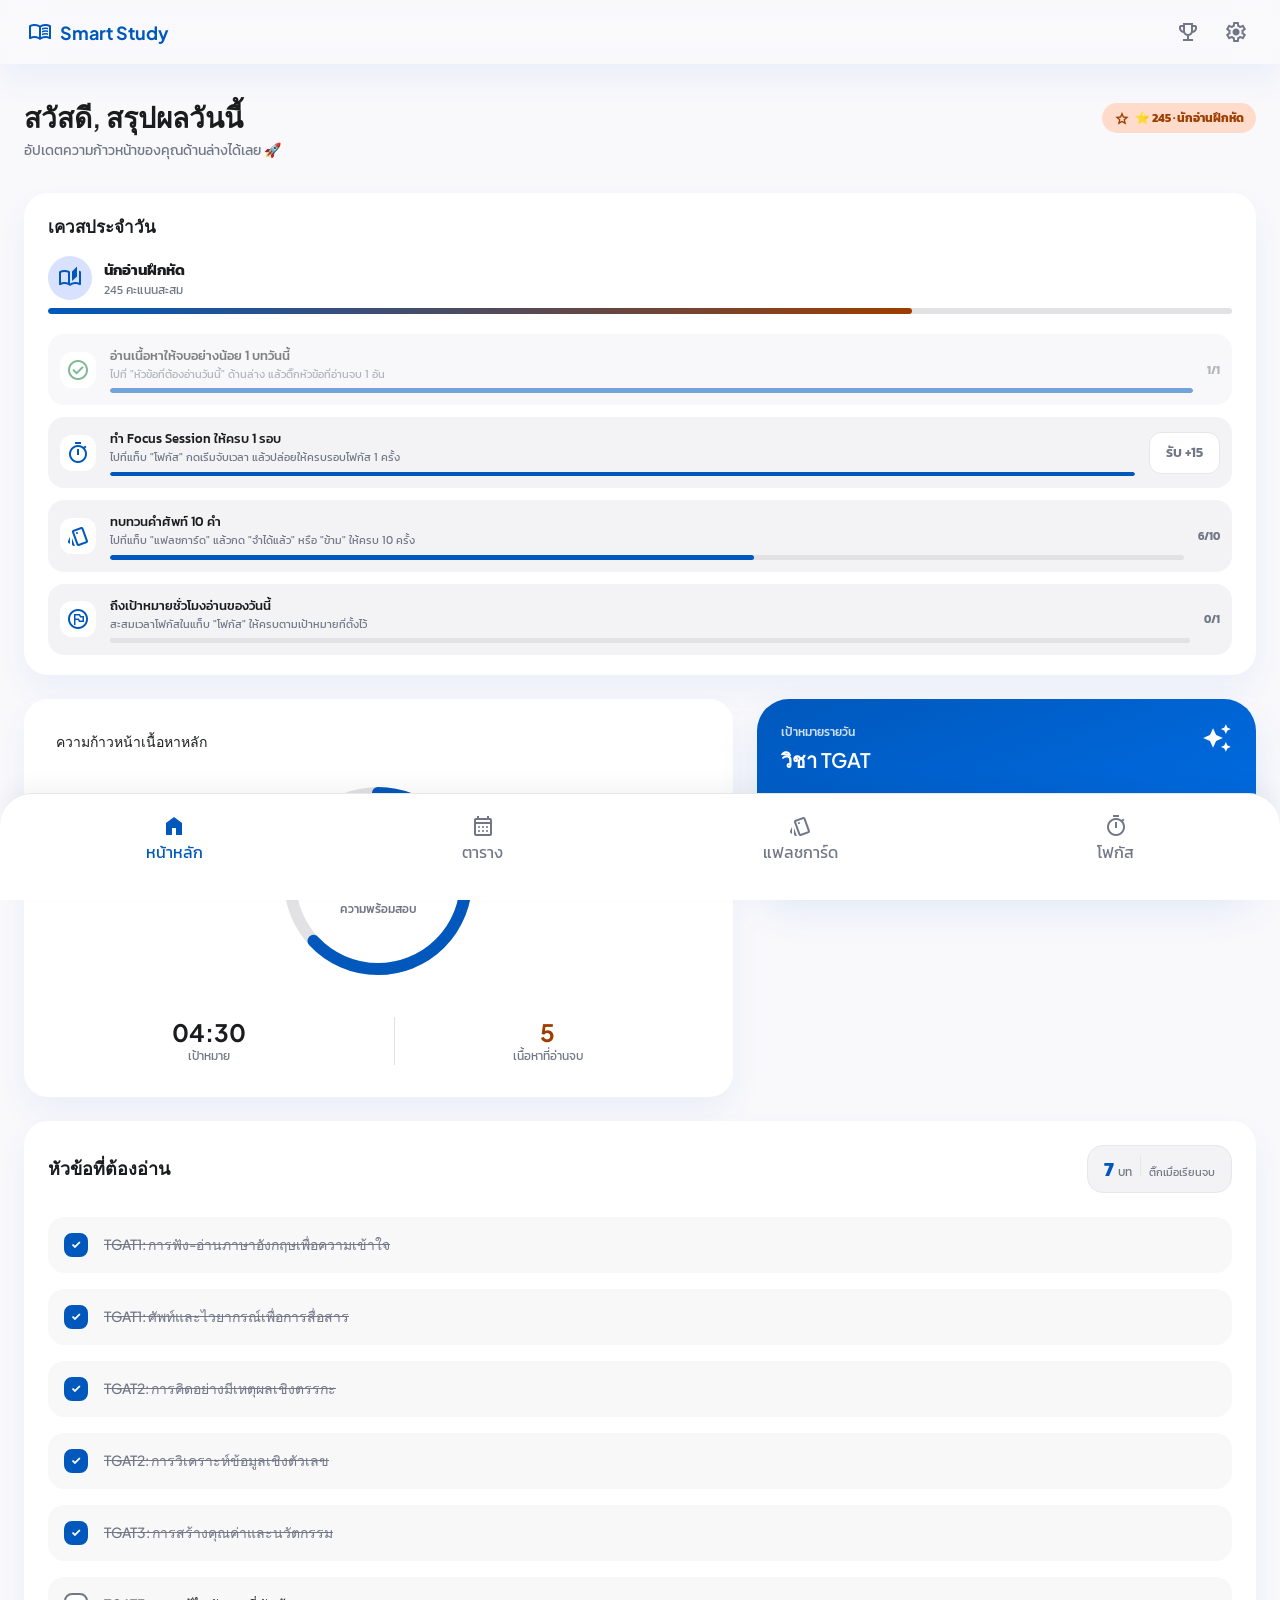
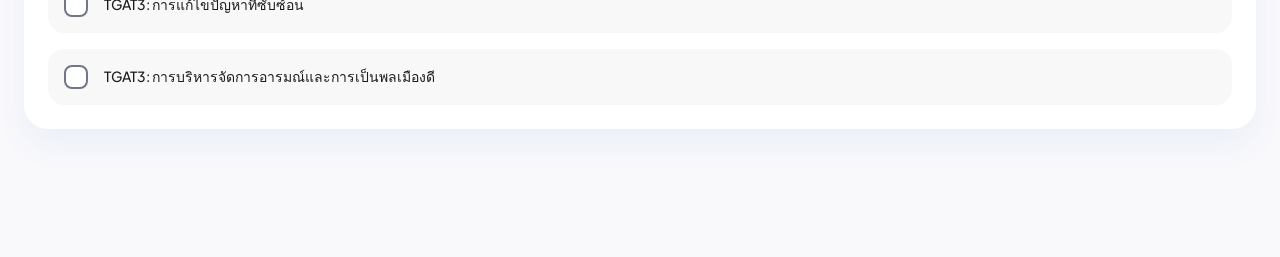
==== preview-app.html @ 1dacdfa9 "Add the portfolio-kit preview harness as tracked files preview-app.html (a verbatim copy of index.ht" ====
<!DOCTYPE html>
<html lang="th">
<head>
<meta charset="utf-8"/>
<meta content="width=device-width, initial-scale=1.0" name="viewport"/>
<title>The Focused Scholar - Smart Study Planner</title>
<link rel="icon" href="data:image/svg+xml,%3Csvg xmlns='http://www.w3.org/2000/svg' viewBox='0 0 100 100'%3E%3Ctext y='.9em' font-size='90'%3E%F0%9F%93%9A%3C/text%3E%3C/svg%3E">

<!--
  PREVIEW-ONLY ADDITION (portfolio kit): seeds localStorage with a realistic
  demo profile and mocks window.firebase, BEFORE any real app script runs —
  see preview-stub.js. Nothing below this line is touched; this is the real
  index.html verbatim otherwise.
-->
<script src="preview-stub.js"></script>

<!--
  Zero-flash theme bootstrap. This MUST run before any CSS paints, so it is an
  inline, synchronous script at the very top of <head> — before stylesheets,
  before theme.js. It duplicates a couple of lines of logic from
  storage.js/theme.js on purpose (those files load far too late to prevent a
  flash of the wrong theme on the very first frame).
-->
<script>
(function () {
    try {
        // Local "profiles" (js/profile.js) each keep their own state blob under
        // 'tfs:v1:state:<id>' instead of the unscoped legacy key — read whichever
        // one storage.js will actually load, so the very first paint already
        // matches that profile's saved theme/language instead of flashing to
        // the system default and then correcting itself once theme.js runs.
        var activeProfileId = localStorage.getItem('tfs:v1:activeProfile');
        var stateKey = activeProfileId ? ('tfs:v1:state:' + activeProfileId) : 'tfs:v1:state';
        var raw = localStorage.getItem(stateKey);
        var data = raw ? JSON.parse(raw) : null;
        var themeSetting = (data && data.settings && data.settings.theme) || 'system';
        var prefersDark = window.matchMedia && window.matchMedia('(prefers-color-scheme: dark)').matches;
        var isDark = themeSetting === 'dark' || (themeSetting === 'system' && prefersDark);
        document.documentElement.classList.toggle('dark', isDark);
        document.documentElement.style.colorScheme = isDark ? 'dark' : 'light';

        var lang = (data && data.settings && data.settings.language) || (navigator.language || 'th').toLowerCase().indexOf('en') === 0 ? 'en' : 'th';
        document.documentElement.setAttribute('lang', lang);
    } catch (e) { /* localStorage unavailable or corrupt — fall back to light theme, Thai */ }
})();
</script>

<link href="https://fonts.googleapis.com/css2?family=Plus+Jakarta+Sans:wght@400;500;600;700;800&family=Kanit:wght@300;400;500;600&family=Prompt:wght@400;500;600&display=swap" rel="stylesheet"/>
<link href="https://fonts.googleapis.com/css2?family=Material+Symbols+Outlined:wght,FILL@100..700,0..1&display=swap" rel="stylesheet"/>
<link href="styles/tokens.css" rel="stylesheet"/>
<link href="styles/base.css" rel="stylesheet"/>
<link href="styles/components.css" rel="stylesheet"/>
<link href="styles/screens.css" rel="stylesheet"/>
</head>
<body>

<a class="skip-link" href="#mainContent" data-i18n="aria.skipToContent">Skip to main content</a>

<div id="mainContent" tabindex="-1">

<!-- ============================== SCREEN 0 — Local profile picker ("login") ============================== -->
<div id="screen0" class="screen">
    <header class="app-header">
        <div class="app-header__inner" style="justify-content:flex-start">
            <h1 class="text-primary" style="font-size:1.125rem;font-weight:700" data-i18n="brand.full">The Focused Scholar</h1>
        </div>
    </header>

    <main class="screen__main container-narrow">
        <div style="margin-bottom:2rem">
            <h2 class="text-primary" data-screen-heading style="font-size:1.875rem;font-weight:700;margin-bottom:0.75rem" data-i18n="s0.title">Who's studying?</h2>
            <p class="thai-title" style="font-size:1.125rem" data-i18n="s0.subtitle">Pick your profile so we remember your own progress.</p>
        </div>

        <!-- Real account (Firebase). Hidden entirely by profile.js when
             js/firebaseConfig.js has no real project config yet — the local
             guest-profile section below is the only thing shown until then. -->
        <div id="authSection" hidden>
            <div class="auth-tabs">
                <button type="button" id="authTabLogin" class="auth-tab is-active" data-i18n="s0.tabLogin">Log in</button>
                <button type="button" id="authTabSignup" class="auth-tab" data-i18n="s0.tabSignup">Sign up</button>
            </div>

            <div id="loginPane">
                <div class="field" style="margin-bottom:0.75rem">
                    <label class="field__label" for="loginEmail" data-i18n="s0.emailLabel">Email</label>
                    <input type="email" id="loginEmail" class="input" autocomplete="email">
                </div>
                <div class="field">
                    <label class="field__label" for="loginPassword" data-i18n="s0.passwordLabel">Password</label>
                    <input type="password" id="loginPassword" class="input" autocomplete="current-password">
                </div>
                <button type="button" id="loginSubmitBtn" class="btn btn--primary btn--block" style="margin-top:1.25rem">
                    <span data-i18n="s0.loginBtn">Log in</span><span class="material-symbols-outlined" aria-hidden="true">login</span>
                </button>
            </div>

            <div id="signupPane" hidden>
                <div class="field" style="margin-bottom:0.75rem">
                    <label class="field__label" data-i18n="s0.avatarLabel">Avatar</label>
                    <div class="flex items-center gap-3">
                        <button type="button" id="signupAvatarPickBtn" class="avatar-upload-btn">
                            <img id="signupAvatarPreview" hidden alt="">
                            <span id="signupAvatarPlaceholder" class="material-symbols-outlined" aria-hidden="true">add_a_photo</span>
                        </button>
                        <span class="text-outline" style="font-size:0.75rem" data-i18n="s0.avatarHint">Optional — tap to choose a photo</span>
                        <input type="file" id="signupAvatarInput" class="settings-file-input" accept="image/*">
                    </div>
                </div>
                <div class="field" style="margin-bottom:0.75rem">
                    <label class="field__label" for="signupName" data-i18n="s0.nameLabel">Your name</label>
                    <input type="text" id="signupName" class="input" maxlength="24" autocomplete="name">
                </div>
                <div class="field" style="margin-bottom:0.75rem">
                    <label class="field__label" for="signupEmail" data-i18n="s0.emailLabel">Email</label>
                    <input type="email" id="signupEmail" class="input" autocomplete="email">
                </div>
                <div class="field">
                    <label class="field__label" for="signupPassword" data-i18n="s0.passwordLabel">Password</label>
                    <input type="password" id="signupPassword" class="input" autocomplete="new-password">
                    <p class="text-outline" style="font-size:0.6875rem" data-i18n="s0.passwordHint">At least 6 characters.</p>
                </div>
                <button type="button" id="signupSubmitBtn" class="btn btn--primary btn--block" style="margin-top:1.25rem">
                    <span data-i18n="s0.signupBtn">Create account</span><span class="material-symbols-outlined" aria-hidden="true">person_add</span>
                </button>
            </div>

            <button type="button" id="forgotPasswordBtn" class="auth-link" data-i18n="s0.forgotPassword">Forgot your password?</button>

            <div class="auth-divider"><span data-i18n="s0.orDivider">or</span></div>
        </div>

        <p id="guestSectionLabel" hidden class="text-outline" style="font-size:0.75rem;font-weight:600;text-transform:uppercase;letter-spacing:0.04em;margin-bottom:0.75rem" data-i18n="s0.guestSectionLabel">Use without an account (this device only)</p>

        <div id="profileListContainer" class="flex flex-col gap-3" style="margin-bottom:2rem"></div>

        <div id="createProfileCard" class="setup-card">
            <div class="setup-card__head">
                <span class="setup-card__head-icon"><span class="material-symbols-outlined" aria-hidden="true">person_add</span></span>
                <h2 style="font-size:1.125rem;font-weight:500" class="thai-title" data-i18n="s0.createTitle">Create a new profile</h2>
            </div>
            <div class="field" style="margin-bottom:1rem">
                <label class="field__label" for="newProfileNameInput" data-i18n="s0.nameLabel">Your name</label>
                <input type="text" id="newProfileNameInput" class="input" maxlength="24" data-i18n-attr='{"placeholder":"s0.namePlaceholder"}' placeholder="e.g. Nueng">
            </div>
            <div class="field">
                <label class="field__label" data-i18n="s0.avatarLabel">Avatar</label>
                <div class="flex flex-wrap gap-2" id="profileEmojiPicker" role="radiogroup"></div>
            </div>
        </div>

        <div id="createProfileWrap" style="margin-top:1.5rem">
            <button id="createProfileBtn" class="btn btn--primary btn--block" style="padding-top:1.25rem;padding-bottom:1.25rem">
                <span data-i18n="s0.createBtn">Start studying</span><span class="material-symbols-outlined" aria-hidden="true">arrow_forward</span>
            </button>
        </div>
    </main>
</div>

<!-- ============================== SCREEN 1 — Subject picker ============================== -->
<div id="screen1" class="screen">
    <header class="app-header">
        <div class="app-header__inner" style="justify-content:flex-start">
            <h1 class="text-primary" style="font-size:1.125rem;font-weight:700" data-i18n="brand.full">The Focused Scholar</h1>
        </div>
    </header>

    <main class="screen__main container-narrow">
        <div class="flex items-center justify-between" style="margin-bottom:3rem">
            <div class="step-dots">
                <div class="step-dots__dot is-active"></div>
                <div class="step-dots__dot"></div>
                <div class="step-dots__dot"></div>
            </div>
            <span class="text-outline" style="font-size:0.875rem;font-weight:500" data-i18n="s1.stepLabel" data-i18n-vars='{"n":1}'>Step 1 of 3</span>
        </div>

        <div style="margin-bottom:2.5rem">
            <h2 class="text-primary" data-screen-heading style="font-size:1.875rem;font-weight:700;margin-bottom:0.75rem" data-i18n="s1.title">Your goal</h2>
            <p class="thai-title" style="font-size:1.25rem" data-i18n="s1.subtitle">Which exam are you preparing for?</p>
            <p class="text-outline" style="font-size:0.875rem;margin-top:0.25rem" data-i18n="s1.hint">*Pick one subject</p>
        </div>

        <div class="subject-category-tabs" id="subjectCategoryTabs" role="tablist" aria-label="Subject category"></div>

        <div class="subject-grid" id="subjectGrid" role="radiogroup" aria-label="Subject"></div>
    </main>

    <footer class="app-footer">
        <button id="nextBtn1" class="btn btn--primary w-full" style="max-width:28rem;height:3.5rem">
            <span data-i18n="s1.next">Next</span><span class="material-symbols-outlined" aria-hidden="true">arrow_forward</span>
        </button>
    </footer>
</div>

<!-- ============================== SCREEN 2 — Exam date & hours ============================== -->
<div id="screen2" class="screen">
    <header class="app-header">
        <div class="app-header__inner">
            <button class="app-header__brand js-back-to-setup">
                <span class="material-symbols-outlined" aria-hidden="true">menu_book</span>
                <h1 data-i18n="brand.short">Smart Study</h1>
            </button>
        </div>
    </header>

    <main class="screen__main container-narrow">
        <header style="margin-bottom:3rem">
            <h1 data-screen-heading style="font-size:1.5rem;font-weight:600;margin-bottom:0.5rem" class="thai-title" data-i18n="s2.title">Set your exam date &amp; hours</h1>
            <p class="text-outline" style="font-size:0.875rem" data-i18n="s2.subtitle">We'll calculate the best plan for you.</p>
        </header>

        <section class="setup-section">
            <div class="setup-card">
                <div class="setup-card__head">
                    <span class="setup-card__head-icon"><span class="material-symbols-outlined" aria-hidden="true">calendar_today</span></span>
                    <h2 style="font-size:1.125rem;font-weight:500" class="thai-title" data-i18n="s2.examDateSection">Your exam date</h2>
                </div>
                <button type="button" id="openDatePickerBtn" class="date-trigger">
                    <label class="field__label" style="margin-bottom:0.5rem;display:block" data-i18n="s2.examDateFieldLabel">Date</label>
                    <span class="date-trigger__row">
                        <span id="displayDate" class="date-trigger__value" data-i18n="s2.examDatePlaceholder">Choose date...</span>
                        <span class="material-symbols-outlined text-primary" aria-hidden="true">event_note</span>
                    </span>
                </button>
            </div>

            <div class="setup-card">
                <div class="flex justify-between items-center">
                    <div class="setup-card__head">
                        <span class="setup-card__head-icon setup-card__head-icon--tertiary"><span class="material-symbols-outlined" aria-hidden="true">schedule</span></span>
                        <h2 style="font-size:1.125rem;font-weight:500" class="thai-title" data-i18n="s2.dailyHoursSection">Daily study hours</h2>
                    </div>
                    <div class="hours-readout">
                        <span id="timeDisplay" class="hours-readout__value">4.5</span>
                        <span class="text-outline" data-i18n="common.hours">hrs</span>
                    </div>
                </div>

                <div>
                    <label for="timeSlider" class="sr-only" data-i18n="s2.dailyHoursSection">Daily study hours</label>
                    <input id="timeSlider" max="12" min="1" step="0.5" type="range" value="4.5" aria-valuetext="4.5 hours"/>
                    <div class="slider-labels">
                        <span data-i18n="s2.sliderEasy">Light</span>
                        <span data-i18n="s2.sliderHard">Warrior mode</span>
                    </div>
                </div>
                <div class="callout" role="status">
                    <span class="material-symbols-outlined" aria-hidden="true" style="font-variation-settings:'FILL' 1">lightbulb</span>
                    <p id="calculationText" data-i18n="s2.calcDefault">Choose your exam date to calculate remaining time.</p>
                </div>
            </div>

            <div class="setup-card">
                <div class="setup-card__head">
                    <span class="setup-card__head-icon setup-card__head-icon--tertiary"><span class="material-symbols-outlined" aria-hidden="true">sort</span></span>
                    <h2 style="font-size:1.125rem;font-weight:500" class="thai-title" data-i18n="s2.orderSection">Reading order</h2>
                </div>
                <p class="text-outline" style="font-size:0.8125rem;margin-bottom:1rem" data-i18n="s2.orderHint">How should we sequence your topics day to day?</p>
                <div id="orderStrategyGrid" class="order-strategy-grid" role="radiogroup" aria-label="Reading order"></div>
            </div>
        </section>

        <div style="margin-top:3rem">
            <button id="generateBtn" class="btn btn--primary btn--block" style="padding-top:1.25rem;padding-bottom:1.25rem">
                <span data-i18n="s2.generate">Generate my study plan</span><span class="material-symbols-outlined" aria-hidden="true">bolt</span>
            </button>
        </div>
    </main>
</div>

<!-- ============================== SCREEN 3 — Dashboard ============================== -->
<div id="screen3" class="screen">
    <header class="app-header">
        <div class="app-header__inner">
            <button class="app-header__brand js-back-to-setup">
                <span class="material-symbols-outlined" aria-hidden="true">menu_book</span>
                <h1 data-i18n="brand.short">Smart Study</h1>
            </button>
            <div class="app-header__actions">
                <button type="button" id="openLeaderboardBtn" class="icon-btn" data-i18n-attr='{"aria-label":"aria.openLeaderboard"}' aria-label="Leaderboard">
                    <span class="material-symbols-outlined" aria-hidden="true">emoji_events</span>
                </button>
                <button type="button" class="icon-btn js-open-settings" data-i18n-attr='{"aria-label":"aria.openSettings"}' aria-label="Settings">
                    <span class="material-symbols-outlined" aria-hidden="true">settings</span>
                </button>
            </div>
        </div>
    </header>

    <main class="screen__main container-wide">
        <section style="margin-bottom:2rem">
            <div class="flex items-center justify-between flex-wrap gap-2">
                <h1 data-screen-heading style="font-size:1.75rem;font-weight:600" data-i18n="s3.greeting">Hi, here's today's summary</h1>
                <span id="pointsBadge" class="points-badge"></span>
            </div>
            <p class="text-outline" style="font-size:0.875rem" data-i18n="s3.subtitle">Update your progress below 🚀</p>
        </section>

        <div id="questsCard" class="card quests-card" style="margin-bottom:1.5rem"></div>

        <div class="dashboard-grid">
            <div class="card dashboard-card--wide progress-ring-card">
                <h3 class="w-full" style="font-size:0.875rem;font-weight:500;margin-bottom:2rem" data-i18n="s3.progressTitle">Core content progress</h3>
                <div class="progress-ring">
                    <svg viewBox="0 0 192 192">
                        <circle class="progress-ring__track" cx="96" cy="96" fill="transparent" r="88" stroke="currentColor" stroke-width="12"></circle>
                        <circle id="progressCircle" class="text-primary" cx="96" cy="96" fill="transparent" r="88" stroke="currentColor" stroke-dasharray="552.92" stroke-dashoffset="552.92" stroke-linecap="round" stroke-width="12"></circle>
                    </svg>
                    <div class="progress-ring__value-wrap">
                        <span id="progressPercentText" class="progress-ring__pct">0%</span>
                        <span class="text-outline" style="font-size:0.75rem;font-weight:500" data-i18n="s3.readinessLabel">Readiness</span>
                    </div>
                </div>
                <div class="progress-stats">
                    <div class="progress-stats__item">
                        <span id="dashboardGoalHours" class="progress-stats__value">00:00</span>
                        <span class="text-outline" style="font-size:0.75rem" data-i18n="s3.goalLabel">Goal</span>
                    </div>
                    <div class="progress-stats__item progress-stats__item--bordered">
                        <span id="completedLessonsText" class="progress-stats__value text-tertiary">0</span>
                        <span class="text-outline" style="font-size:0.75rem" data-i18n="s3.completedLabel">Completed</span>
                    </div>
                </div>
            </div>

            <div class="dashboard-card--narrow flex flex-col gap-4">
                <div class="goal-banner">
                    <div class="flex justify-between items-center" style="align-items:flex-start;margin-bottom:1.5rem">
                        <div>
                            <p style="opacity:0.8;font-size:0.75rem;font-weight:500;margin-bottom:0.25rem" data-i18n="s3.dailyGoalTag">Daily goal</p>
                            <h3 id="dashboardMainSubject" style="font-size:1.25rem;font-weight:600" data-i18n="s3.subjectLoading">Loading subject...</h3>
                        </div>
                        <span class="material-symbols-outlined" aria-hidden="true" style="font-size:1.875rem;font-variation-settings:'FILL' 1">auto_awesome</span>
                    </div>
                    <div class="goal-banner__inner">
                        <div class="flex justify-between" style="font-size:0.75rem;margin-bottom:0.5rem"><span data-i18n="s3.progressCaption">Push to 100%</span></div>
                        <div class="mini-progress"><div class="mini-progress__fill" id="miniProgressBar" style="width:0%"></div></div>
                    </div>
                </div>
            </div>

            <div class="card dashboard-card--full" style="padding:1.5rem">
                <div class="flex justify-between items-center flex-wrap gap-3" style="margin-bottom:1.5rem">
                    <h3 style="font-size:1.125rem;font-weight:600" data-i18n="s3.todoTitle">Today's to-do list</h3>
                    <div class="badge">
                        <span id="totalLessonsBadge" class="text-primary" style="font-size:1.25rem;font-weight:700">0</span>
                        <span class="text-outline" style="font-size:0.75rem" data-i18n="s3.lessonsUnit">topics</span>
                        <span style="width:1px;height:1.25rem;background:var(--color-border);margin:0 0.25rem"></span>
                        <span class="text-outline" style="font-size:0.6875rem" data-i18n="s3.tickHint">Tap to mark done</span>
                    </div>
                </div>
                <div id="syllabusChecklistContainer" class="checklist"></div>
                <div id="readAheadPrompt" hidden style="margin-top:1rem"></div>
            </div>
        </div>
    </main>
</div>

<!-- ============================== SCREEN 4 — Schedule ============================== -->
<div id="screen4" class="screen">
    <header class="app-header">
        <div class="app-header__inner">
            <button class="app-header__brand js-back-to-setup">
                <span class="material-symbols-outlined" aria-hidden="true">menu_book</span>
                <h1 data-i18n="brand.short">Smart Study</h1>
            </button>
            <div class="app-header__actions">
                <button type="button" id="openScheduleSearchBtn" class="icon-btn" aria-expanded="false" aria-controls="scheduleSearchPanel" data-i18n-attr='{"aria-label":"aria.openSearch"}' aria-label="Search">
                    <span class="material-symbols-outlined" aria-hidden="true">search</span>
                </button>
                <button type="button" class="icon-btn js-open-settings" data-i18n-attr='{"aria-label":"aria.openSettings"}' aria-label="Settings">
                    <span class="material-symbols-outlined" aria-hidden="true">settings</span>
                </button>
            </div>
        </div>
    </header>

    <main class="screen__main container-wide">
        <div id="scheduleSearchPanel" class="search-panel" hidden>
            <div class="search-panel__input-wrap">
                <span class="material-symbols-outlined" aria-hidden="true">search</span>
                <input type="search" id="scheduleSearchInput" class="input search-panel__input" data-i18n-attr='{"placeholder":"s4.searchPlaceholder"}' placeholder="Search...">
            </div>
            <div id="scheduleSearchResults" class="search-results"></div>
        </div>

        <section class="schedule-top-bar">
            <div>
                <h1 data-screen-heading style="font-size:1.875rem;font-weight:700" data-i18n="s4.title">Schedule</h1>
            </div>
            <button id="openModalBtn" class="btn btn--primary btn--sm">
                <span class="material-symbols-outlined" aria-hidden="true" style="font-size:1rem">add</span><span data-i18n="s4.addSession">Add session</span>
            </button>
        </section>

        <div class="schedule-layout">
            <div class="schedule-sidebar flex flex-col gap-4">
                <div class="card mini-calendar-card">
                    <div class="mini-calendar-card__head">
                        <span style="font-weight:600;font-size:0.875rem" id="miniMonthYear">-</span>
                        <div class="flex gap-2">
                            <button type="button" id="prevMonthBtn" class="icon-btn" style="width:1.75rem;height:1.75rem" data-i18n-attr='{"aria-label":"aria.prevMonth"}' aria-label="Previous month"><span class="material-symbols-outlined" aria-hidden="true" style="font-size:1.1rem">chevron_left</span></button>
                            <button type="button" id="nextMonthBtn" class="icon-btn" style="width:1.75rem;height:1.75rem" data-i18n-attr='{"aria-label":"aria.nextMonth"}' aria-label="Next month"><span class="material-symbols-outlined" aria-hidden="true" style="font-size:1.1rem">chevron_right</span></button>
                        </div>
                    </div>
                    <div class="calendar__weekdays" id="miniCalendarWeekdays"></div>
                    <div class="calendar__days" id="miniCalendarDays"></div>
                    <div id="examDateIndicator" class="exam-indicator" hidden>
                        <span class="calendar__pulse"><span class="calendar__pulse-ping"></span><span class="calendar__pulse-dot"></span></span>
                        <span data-i18n="s4.examIndicator">Exam:</span> <span id="examDateTextDisplay">-</span>
                    </div>
                </div>
            </div>

            <div class="schedule-main flex flex-col gap-4">
                <div class="flex justify-between items-center flex-wrap gap-3">
                    <div class="week-nav">
                        <button type="button" id="weekPrevBtn" class="icon-btn" data-i18n-attr='{"aria-label":"aria.prevWeek"}' aria-label="Previous week"><span class="material-symbols-outlined" aria-hidden="true">chevron_left</span></button>
                        <span id="weekRangeLabel" class="week-nav__label">-</span>
                        <button type="button" id="weekNextBtn" class="icon-btn" data-i18n-attr='{"aria-label":"aria.nextWeek"}' aria-label="Next week"><span class="material-symbols-outlined" aria-hidden="true">chevron_right</span></button>
                    </div>
                    <button type="button" id="weekTodayBtn" class="btn btn--pill-white btn--sm" data-i18n="common.today">Today</button>
                </div>

                <div class="card schedule-card">
                    <div class="schedule-day-headers" id="scheduleDateHeaders"></div>
                    <div class="schedule-scroll custom-scroll">
                        <div class="schedule-scroll-inner">
                            <div class="schedule-hour-lines" id="scheduleHourLines"></div>
                            <div class="schedule-columns-wrap">
                                <div class="schedule-hour-labels" id="scheduleHourLabels"></div>
                                <div class="schedule-grid-area" id="scheduleGridContainer"></div>
                            </div>
                        </div>
                    </div>
                </div>
            </div>
        </div>

        <section style="margin-top:2rem">
            <h3 style="font-size:1.125rem;font-weight:700;margin-bottom:1rem" class="flex items-center gap-2">
                <span class="material-symbols-outlined text-primary" aria-hidden="true">task_alt</span> <span data-i18n="s4.todoTitle">Today's to-do list</span>
            </h3>
            <div class="card" style="padding:1.5rem">
                <div id="scheduleTodoList" class="flex flex-col gap-3">
                    <p id="emptyTodoMsg" class="text-outline text-center" style="font-size:0.875rem;padding:1rem 0" data-i18n="s4.todoEmpty">No sessions yet.</p>
                </div>
            </div>
        </section>
    </main>
</div>

<!-- ============================== SCREEN 5 — Flashcards ============================== -->
<div id="screen5" class="screen">
    <header class="app-header">
        <div class="app-header__inner">
            <button class="app-header__brand js-back-to-setup">
                <span class="material-symbols-outlined" aria-hidden="true">menu_book</span>
                <h1 data-i18n="brand.short">Smart Study</h1>
            </button>
            <div class="app-header__actions">
                <button type="button" id="btnOpenDeleteFlashcard" class="icon-btn icon-btn--danger" hidden data-i18n-attr='{"aria-label":"aria.deleteWord"}' aria-label="Delete word">
                    <span class="material-symbols-outlined" aria-hidden="true">delete</span>
                </button>
                <button type="button" id="btnOpenAddFlashcard" class="icon-btn" style="background:var(--color-primary-fixed);color:var(--color-primary)" hidden data-i18n-attr='{"aria-label":"aria.addWord"}' aria-label="Add word">
                    <span class="material-symbols-outlined" aria-hidden="true">add</span>
                </button>
            </div>
        </div>
    </header>

    <main class="screen__main container-narrow flex flex-col items-center">
        <div class="w-full text-center" style="margin-bottom:2rem">
            <h1 class="text-primary" data-screen-heading style="font-size:1.875rem;font-weight:700;margin-bottom:0.75rem" data-i18n="s5.title">Vocabulary</h1>
            <div class="flex items-center justify-center gap-2">
                <span class="text-outline" style="font-size:0.875rem;font-weight:500" data-i18n="s5.deckLabel">Deck:</span>
                <button type="button" id="customDeckSelectorBtn" style="display:flex;align-items:center;gap:0.25rem;background:var(--color-primary-fixed);color:var(--color-primary);padding:0.25rem 0.75rem;border-radius:var(--radius-md);font-weight:700;font-size:0.875rem;border:none">
                    <span id="currentDeckLabel">-</span>
                    <span class="material-symbols-outlined" aria-hidden="true" style="font-size:1.1rem">expand_more</span>
                </button>
                <span style="width:0.25rem;height:0.25rem;border-radius:50%;background:var(--color-outline-variant)"></span>
                <span class="text-outline" id="flashcardProgressText" style="font-size:0.875rem;font-weight:500">0 / 0</span>
            </div>
        </div>

        <div class="deck-progress-track"><div id="flashcardProgressBar" class="deck-progress-track__fill"></div></div>

        <div class="flashcard-shell">
            <div id="flashcardEmptyState" class="flashcard-empty">
                <span class="material-symbols-outlined" aria-hidden="true" style="font-size:3.75rem;color:var(--color-outline-variant);margin-bottom:1rem">style</span>
                <p class="text-center" style="font-weight:500;color:var(--color-outline)">
                    <span data-i18n="s5.emptyTitle">This deck is empty</span><br>
                    <span data-i18n="s5.emptyHint">Tap + to add a word</span>
                </p>
            </div>

            <div class="flip-card" id="flashcardContainer" role="button" tabindex="0" aria-label="Flip card">
                <div class="flip-card__inner" id="flashcardInner">
                    <div class="flip-card__face">
                        <span class="text-primary flip-card__eyebrow" data-i18n="s5.term">Term</span>
                        <h3 id="flashcardTerm" class="flip-card__term">-</h3>
                        <p class="text-outline" style="font-size:0.875rem;font-style:italic" id="flashcardHint" data-i18n="s5.hintTap">Tap to reveal meaning</p>
                        <div style="margin-top:2rem" id="flashcardIconContainer">
                            <span class="material-symbols-outlined text-primary" aria-hidden="true" style="font-size:2.25rem;opacity:0.3">psychology</span>
                        </div>
                    </div>
                    <div class="flip-card__face flip-card__face--back">
                        <span class="text-tertiary flip-card__eyebrow" data-i18n="s5.meaning">Meaning</span>
                        <h3 id="flashcardDef" class="flip-card__def">-</h3>
                        <div class="flip-card__example-box" id="flashcardExContainer">
                            <p id="flashcardEx" style="color:var(--color-on-tertiary-fixed);font-size:0.75rem;font-weight:500">-</p>
                        </div>
                    </div>
                </div>
            </div>

            <div id="flashcardActionButtons" class="flashcard-actions">
                <button type="button" id="btnReviewAgain" class="flashcard-action-btn">
                    <span class="material-symbols-outlined" aria-hidden="true" style="color:var(--color-danger);font-size:1.875rem;margin-bottom:0.5rem">skip_next</span>
                    <span style="color:var(--color-danger);font-size:0.75rem;font-weight:500" data-i18n="s5.reviewAgain">Skip / not sure</span>
                </button>
                <button type="button" id="btnRemembered" class="flashcard-action-btn flashcard-action-btn--primary">
                    <span class="material-symbols-outlined" aria-hidden="true" style="font-size:1.875rem;margin-bottom:0.5rem;font-variation-settings:'FILL' 1">check_circle</span>
                    <span style="font-size:0.75rem;font-weight:500" data-i18n="s5.remembered">Got it / next</span>
                </button>
            </div>

            <div id="flashcardSummaryButtons" class="flashcard-summary-actions">
                <button type="button" id="btnRestartFlashcards" class="btn btn--ghost btn--block" style="flex-direction:column;padding:1.25rem;border-radius:var(--radius-2xl);font-weight:700;font-size:1.125rem">
                    <span class="material-symbols-outlined" aria-hidden="true" style="margin-bottom:0.5rem;font-size:1.875rem">refresh</span>
                    <span id="btnRestartText" data-i18n="s5.restartWrong">Review missed words</span>
                </button>
                <button type="button" id="btnReviewAllFlashcards" class="btn btn--pill-white btn--block" style="font-size:0.875rem;font-weight:700">
                    <span class="material-symbols-outlined" aria-hidden="true" style="font-size:1.1rem;margin-right:0.25rem">history</span> <span data-i18n="s5.reviewAll">Review whole deck</span>
                </button>
            </div>

            <div id="flashcardTipContainer" class="flex items-center justify-center gap-2 text-outline" style="margin-top:2rem;opacity:0.6">
                <span class="material-symbols-outlined" aria-hidden="true" style="font-size:1rem">info</span>
                <p style="font-size:0.75rem" data-i18n="s5.tip">Tap the card to reveal the answer.</p>
            </div>
        </div>
    </main>
</div>

<!-- ============================== SCREEN 6 — Focus mode ============================== -->
<div id="screen6" class="screen">
    <header class="app-header">
        <div class="app-header__inner">
            <button class="app-header__brand js-back-to-setup">
                <span class="material-symbols-outlined" aria-hidden="true">menu_book</span>
                <h1 data-i18n="brand.short">Smart Study</h1>
            </button>
            <button type="button" class="icon-btn js-open-settings" data-i18n-attr='{"aria-label":"aria.openSettings"}' aria-label="Settings">
                <span class="material-symbols-outlined" aria-hidden="true">settings</span>
            </button>
        </div>
    </header>

    <main class="screen__main focus-shell">
        <div class="text-center" style="margin-bottom:2.5rem">
            <h1 data-screen-heading style="font-size:1.875rem;font-weight:600" data-i18n="s6.title">Focus mode</h1>
            <p class="text-outline" style="font-weight:300" data-i18n="s6.subtitle">Cut distractions and get to work</p>
        </div>

        <div class="focus-ring-wrap">
            <div class="focus-ring-glow"></div>
            <svg class="focus-ring-svg" viewBox="0 0 200 200">
                <circle cx="100" cy="100" r="92" fill="none" stroke="var(--color-surface-highest)" stroke-width="8"></circle>
                <circle id="focusTimerRing" cx="100" cy="100" r="92" fill="none" stroke="var(--color-primary)" stroke-linecap="round" stroke-width="10" pathLength="100" stroke-dasharray="100" stroke-dashoffset="100" style="transition:stroke-dashoffset 1s linear"></circle>
            </svg>
            <div class="text-center" style="z-index:10;cursor:pointer" id="btnOpenSetTimerModal" title="Set your daily goal">
                <div class="focus-phase-badge"><span id="focusPhaseLabel" data-i18n="s6.phaseFocus">Focus</span> · <span id="focusCycleLabel"></span></div>
                <span id="focusTimerDisplay" class="focus-time-display" aria-live="polite">0:00:00</span>
                <span class="focus-goal-label">
                    <span id="focusModeLabel"><span data-i18n="s6.mainGoal">Main goal</span> <span id="displayFocusGoal" style="margin-left:0.25rem;font-weight:700">04:30</span></span>
                </span>
            </div>
        </div>

        <div class="focus-controls">
            <div class="focus-controls__row">
                <button type="button" id="focusResetBtn" class="focus-reset-btn" title="Reset" data-i18n-attr='{"aria-label":"s6.reset"}' aria-label="Reset">
                    <span class="material-symbols-outlined" aria-hidden="true" style="font-size:1.5rem">refresh</span>
                </button>
                <button type="button" id="focusStartBtn" class="btn btn--primary flex-1">
                    <span id="focusStartBtnIcon" class="material-symbols-outlined" aria-hidden="true" style="font-size:1.5rem;font-variation-settings:'FILL' 1">play_arrow</span>
                    <span id="focusStartBtnText" data-i18n="s6.start">Start</span>
                </button>
            </div>

            <button type="button" id="notifToggleBtn" class="toggle-row">
                <span class="settings-row__left">
                    <span class="settings-row__icon"><span class="material-symbols-outlined" aria-hidden="true" id="notifToggleIcon">notifications_active</span></span>
                    <span style="font-weight:500" data-i18n="s6.soundToggleLabel">Play sound at time up</span>
                </span>
                <span id="notifToggleSwitch" class="switch"><span class="switch__knob"></span></span>
            </button>

            <div class="ambient-panel">
                <div class="ambient-panel__row">
                    <span class="settings-row__left">
                        <span class="settings-row__icon"><span class="material-symbols-outlined" aria-hidden="true">graphic_eq</span></span>
                        <span style="font-weight:500" data-i18n="s6.ambientLabel">Ambient sound</span>
                    </span>
                    <button type="button" id="ambientPlayBtn" class="icon-btn" style="background:var(--color-primary-fixed);color:var(--color-primary)" data-i18n-attr='{"aria-label":"aria.playAmbient"}' aria-label="Play ambient sound">
                        <span class="material-symbols-outlined" aria-hidden="true" id="ambientPlayIcon">play_arrow</span>
                    </button>
                </div>
                <div class="ambient-panel__types custom-scroll" id="ambientTypeGrid" role="radiogroup" aria-label="Ambient sound type"></div>
                <div class="ambient-panel__row">
                    <div class="ambient-panel__volume">
                        <span class="material-symbols-outlined text-outline" aria-hidden="true" style="font-size:1.1rem">volume_down</span>
                        <label for="ambientVolumeSlider" class="sr-only" data-i18n-attr='{"aria-label":"aria.ambientVolume"}'>Volume</label>
                        <input type="range" id="ambientVolumeSlider" min="0" max="1" step="0.01" value="0.5">
                    </div>
                </div>
                <input type="file" id="ambientUploadInput" class="settings-file-input" accept="audio/*">
            </div>
        </div>

        <div class="focus-stats">
            <div class="focus-stat-card">
                <p class="text-outline" style="font-size:0.625rem;font-weight:600;margin-bottom:0.25rem" data-i18n="s6.today">Today</p>
                <p style="font-size:1.5rem;font-weight:700"><span id="focusTodayHours">00:00</span></p>
                <div class="focus-stat-card__accent"></div>
            </div>
            <div class="focus-stat-card">
                <p class="text-outline" style="font-size:0.625rem;font-weight:600;margin-bottom:0.25rem" data-i18n="s6.goal">Goal</p>
                <p style="font-size:1.5rem;font-weight:700"><span id="focusGoalHours">00:00</span></p>
            </div>
        </div>
    </main>
</div>

</div><!-- /#mainContent -->

<!-- ============================== Shared bottom navigation ============================== -->
<nav id="bottomNav" class="bottom-nav" hidden aria-label="Main navigation">
    <a href="#" class="nav-btn" data-page="home" id="navHomeBtn">
        <span class="material-symbols-outlined" aria-hidden="true">home</span>
        <p class="label" data-i18n="nav.home">Home</p>
    </a>
    <a href="#" class="nav-btn" data-page="sched" id="navSchedBtn">
        <span class="material-symbols-outlined" aria-hidden="true">calendar_month</span>
        <p class="label" data-i18n="nav.schedule">Schedule</p>
    </a>
    <a href="#" class="nav-btn" data-page="flash" id="navFlashBtn">
        <span class="material-symbols-outlined" aria-hidden="true">style</span>
        <p class="label" data-i18n="nav.flashcards">Flashcards</p>
    </a>
    <a href="#" class="nav-btn" data-page="focus" id="navFocusBtn">
        <span class="material-symbols-outlined" aria-hidden="true">timer</span>
        <p class="label" data-i18n="nav.focus">Focus</p>
    </a>
</nav>

<!-- ============================== Modals ============================== -->

<div id="customDatePickerModal" class="modal-overlay modal-overlay--nested hidden">
    <div class="modal-panel modal-panel--sm" data-modal-panel>
        <div class="modal-header">
            <h2 class="modal-title"><span class="material-symbols-outlined" aria-hidden="true">calendar_month</span> <span id="datePickerTitle" data-i18n="datePicker.title">Choose date</span></h2>
            <button type="button" id="closeDatePickerBtn" class="modal-close" data-i18n-attr='{"aria-label":"aria.closeDialog"}' aria-label="Close"><span class="material-symbols-outlined" aria-hidden="true" style="font-size:1.1rem">close</span></button>
        </div>
        <div class="flex justify-between items-center" style="margin-bottom:1rem;padding:0 0.5rem">
            <button type="button" id="pickerPrevMonth" class="icon-btn" data-i18n-attr='{"aria-label":"aria.prevMonth"}' aria-label="Previous month"><span class="material-symbols-outlined" aria-hidden="true">chevron_left</span></button>
            <span id="pickerMonthYear" style="font-weight:700"></span>
            <button type="button" id="pickerNextMonth" class="icon-btn" data-i18n-attr='{"aria-label":"aria.nextMonth"}' aria-label="Next month"><span class="material-symbols-outlined" aria-hidden="true">chevron_right</span></button>
        </div>
        <div class="calendar__weekdays" id="pickerWeekdays"></div>
        <div class="calendar__days" id="pickerCalendarDays"></div>
    </div>
</div>

<div id="setTimerModal" class="modal-overlay hidden">
    <div class="modal-panel modal-panel--sm" data-modal-panel>
        <h2 class="modal-title" style="margin-bottom:1rem"><span class="material-symbols-outlined" aria-hidden="true">timer</span> <span data-i18n="settings.dailyGoal">Daily goal</span></h2>
        <div class="wheel-picker-frame">
            <div class="picker-highlight"></div>
            <div class="wheel-picker" style="width:33%" id="hoursWheel"><div style="height:76px"></div><div style="height:76px"></div></div>
            <div class="text-primary" style="font-weight:700;z-index:10;padding:0 0.25rem" data-i18n="common.hours">hrs</div>
            <div class="wheel-picker" style="width:33%" id="minutesWheel"><div style="height:76px"></div><div style="height:76px"></div></div>
            <div class="text-primary" style="font-weight:700;z-index:10;padding:0 0.25rem" data-i18n="common.minutes">min</div>
            <div class="wheel-fade-top"></div><div class="wheel-fade-bottom"></div>
        </div>
        <div class="modal-actions">
            <button type="button" id="closeSetTimerBtn" class="btn btn--ghost btn--flex" data-i18n="common.cancel">Cancel</button>
            <button type="button" id="saveSetTimerBtn" class="btn btn--primary btn--flex" data-i18n="common.save">Save</button>
        </div>
    </div>
</div>

<div id="deckSelectorModal" class="modal-overlay hidden">
    <div class="modal-panel modal-panel--sheet" data-modal-panel>
        <div class="modal-header">
            <h2 class="modal-title"><span class="material-symbols-outlined" aria-hidden="true">folder_copy</span> <span data-i18n="modalDeckSelector.title">Choose a deck</span></h2>
            <button type="button" id="closeDeckSelectorBtn" class="modal-close" data-i18n-attr='{"aria-label":"aria.closeDialog"}' aria-label="Close"><span class="material-symbols-outlined" aria-hidden="true" style="font-size:1.1rem">close</span></button>
        </div>
        <div id="deckListContainer" class="flex flex-col gap-2 custom-scroll" style="max-height:15rem;overflow-y:auto;margin-bottom:1.25rem"></div>
        <button type="button" id="btnOpenAddDeckModalFromSelector" class="btn btn--outline btn--block">
            <span class="material-symbols-outlined" aria-hidden="true">add_circle</span> <span data-i18n="modalDeckSelector.createNew">Create new deck</span>
        </button>
    </div>
</div>

<div id="deleteFlashcardMenuModal" class="modal-overlay hidden">
    <div class="modal-panel modal-panel--sm" data-modal-panel>
        <h2 class="modal-title" style="color:var(--color-danger);margin-bottom:1.25rem"><span class="material-symbols-outlined" aria-hidden="true">delete</span> <span data-i18n="modalDeleteCard.title">Delete word</span></h2>
        <div class="field">
            <label class="field__label" for="deleteWordSelect" data-i18n="modalDeleteCard.selectLabel">Choose word</label>
            <select id="deleteWordSelect" class="select"></select>
        </div>
        <p class="text-outline text-center" style="font-size:0.625rem;margin-top:0.75rem" data-i18n="modalDeleteCard.warning">This cannot be undone.</p>
        <div class="modal-actions">
            <button type="button" id="closeDeleteMenuBtn" class="btn btn--ghost btn--flex" data-i18n="common.cancel">Cancel</button>
            <button type="button" id="confirmDeleteMenuBtn" class="btn btn--danger btn--flex" data-i18n="modalDeleteCard.ok">Delete</button>
        </div>
    </div>
</div>

<div id="addClassModal" class="modal-overlay hidden">
    <div class="modal-panel" data-modal-panel>
        <h2 class="modal-title" style="margin-bottom:1rem"><span class="material-symbols-outlined" aria-hidden="true">edit_calendar</span> <span data-i18n="modalAddClass.title">Add session</span></h2>
        <div class="flex flex-col gap-4">
            <div class="field">
                <label class="field__label" for="modalTopic" data-i18n="modalAddClass.topicLabel">Topic</label>
                <select id="modalTopic" class="select"></select>
            </div>
            <div class="field">
                <label class="field__label" data-i18n="modalAddClass.colorLabel">Color</label>
                <div class="flex flex-wrap gap-3" id="colorSwatchGroup" role="radiogroup"></div>
            </div>
            <div class="field">
                <label class="field__label" for="modalDate" data-i18n="modalAddClass.dateLabel">Date</label>
                <input type="date" id="modalDate" class="input">
            </div>
            <div class="grid" style="grid-template-columns:1fr 1fr;gap:0.75rem">
                <div class="field">
                    <label class="field__label" id="startTimeLabel" data-i18n="modalAddClass.startLabel">Start</label>
                    <button type="button" id="btnOpenStartTime" class="time-trigger" aria-labelledby="startTimeLabel">
                        <span id="displayStartTime">09:00</span>
                        <span class="material-symbols-outlined text-outline" aria-hidden="true" style="font-size:1.1rem">schedule</span>
                    </button>
                    <input type="hidden" id="modalStart" value="09:00">
                </div>
                <div class="field">
                    <label class="field__label" id="endTimeLabel" data-i18n="modalAddClass.endLabel">End</label>
                    <button type="button" id="btnOpenEndTime" class="time-trigger" aria-labelledby="endTimeLabel">
                        <span id="displayEndTime">11:00</span>
                        <span class="material-symbols-outlined text-outline" aria-hidden="true" style="font-size:1.1rem">schedule</span>
                    </button>
                    <input type="hidden" id="modalEnd" value="11:00">
                </div>
            </div>
        </div>
        <div class="modal-actions">
            <button type="button" id="closeModalBtn" class="btn btn--ghost btn--flex" data-i18n="common.cancel">Cancel</button>
            <button type="button" id="saveClassBtn" class="btn btn--primary btn--flex" data-i18n="modalAddClass.save">Save</button>
        </div>
    </div>
</div>

<div id="customDeleteModal" class="modal-overlay hidden">
    <div class="modal-panel modal-panel--sm text-center" data-modal-panel>
        <div class="modal-panel__icon modal-panel__icon--warn"><span class="material-symbols-outlined" aria-hidden="true" style="font-size:1.875rem">delete</span></div>
        <h2 style="font-size:1.25rem;font-weight:700;margin-bottom:0.5rem" data-i18n="modalDeleteClass.title">Delete session</h2>
        <p id="deleteTargetName" class="text-outline" style="font-size:0.875rem;margin-bottom:1.5rem;font-weight:700"></p>
        <div class="modal-actions" style="margin-top:1rem">
            <button type="button" id="cancelDeleteBtn" class="btn btn--ghost btn--flex" data-i18n="common.cancel">Cancel</button>
            <button type="button" id="confirmDeleteBtn" class="btn btn--danger btn--flex" data-i18n="modalDeleteClass.ok">Delete</button>
        </div>
    </div>
</div>

<div id="leaderboardModal" class="modal-overlay hidden">
    <div class="modal-panel modal-panel--sheet" data-modal-panel>
        <div class="modal-header">
            <h2 class="modal-title"><span class="material-symbols-outlined" aria-hidden="true">emoji_events</span> <span data-i18n="modalLeaderboard.title">Leaderboard</span></h2>
            <button type="button" id="closeLeaderboardBtn" class="modal-close" data-i18n-attr='{"aria-label":"aria.closeDialog"}' aria-label="Close"><span class="material-symbols-outlined" aria-hidden="true" style="font-size:1.1rem">close</span></button>
        </div>
        <div id="leaderboardBody"></div>
    </div>
</div>

<div id="historyModal" class="modal-overlay hidden">
    <div class="modal-panel modal-panel--sheet" data-modal-panel>
        <div class="modal-header">
            <h2 class="modal-title"><span class="material-symbols-outlined" aria-hidden="true">history_edu</span> <span data-i18n="modalHistory.title">Reading history</span></h2>
            <button type="button" id="closeHistoryBtn" class="modal-close" data-i18n-attr='{"aria-label":"aria.closeDialog"}' aria-label="Close"><span class="material-symbols-outlined" aria-hidden="true" style="font-size:1.1rem">close</span></button>
        </div>
        <div id="historyListContainer" class="flex flex-col gap-4 custom-scroll" style="max-height:24rem;overflow-y:auto"></div>
    </div>
</div>

<div id="customSubjectModal" class="modal-overlay hidden">
    <div class="modal-panel" data-modal-panel>
        <div class="modal-header">
            <h2 class="modal-title"><span class="material-symbols-outlined" aria-hidden="true">edit_note</span> <span data-i18n="modalCustomSubject.title">Create my own subject</span></h2>
            <button type="button" id="closeCustomSubjectBtn" class="modal-close" data-i18n-attr='{"aria-label":"aria.closeDialog"}' aria-label="Close"><span class="material-symbols-outlined" aria-hidden="true" style="font-size:1.1rem">close</span></button>
        </div>
        <div class="field" style="margin-bottom:1rem">
            <label class="field__label" for="customSubjectName" data-i18n="modalCustomSubject.nameLabel">Subject name</label>
            <input type="text" id="customSubjectName" class="input" maxlength="40" data-i18n-attr='{"placeholder":"modalCustomSubject.namePlaceholder"}'>
        </div>
        <div class="field">
            <label class="field__label" data-i18n="modalCustomSubject.topicsLabel">Topics to read</label>
            <div id="customTopicRows" class="flex flex-col gap-2"></div>
            <button type="button" id="addCustomTopicRowBtn" class="btn btn--outline btn--block" style="margin-top:0.5rem">
                <span class="material-symbols-outlined" aria-hidden="true">add</span> <span data-i18n="modalCustomSubject.addTopic">Add a topic</span>
            </button>
        </div>
        <div class="modal-actions">
            <button type="button" id="closeCustomSubjectBtn2" class="btn btn--ghost btn--flex" data-i18n="common.cancel">Cancel</button>
            <button type="button" id="saveCustomSubjectBtn" class="btn btn--primary btn--flex" data-i18n="common.save">Save</button>
        </div>
    </div>
</div>

<div id="renameModal" class="modal-overlay hidden">
    <div class="modal-panel modal-panel--sm" data-modal-panel>
        <h2 class="modal-title" style="margin-bottom:1rem"><span class="material-symbols-outlined" aria-hidden="true">edit</span> <span data-i18n="modalRename.title">Change name / nickname</span></h2>
        <div id="renameAvatarField" class="field" style="margin-bottom:1rem" hidden>
            <label class="field__label" data-i18n="s0.avatarLabel">Avatar</label>
            <div class="flex items-center gap-3">
                <button type="button" id="renameAvatarPickBtn" class="avatar-upload-btn">
                    <img id="renameAvatarPreview" hidden alt="">
                    <span id="renameAvatarPlaceholder" class="material-symbols-outlined" aria-hidden="true">add_a_photo</span>
                </button>
                <span class="text-outline" style="font-size:0.75rem" data-i18n="s0.avatarHint">Optional — tap to choose a photo</span>
                <input type="file" id="renameAvatarInput" class="settings-file-input" accept="image/*">
            </div>
        </div>
        <div class="field">
            <label class="field__label" for="renameInput" data-i18n="s0.nameLabel">Your name</label>
            <input type="text" id="renameInput" class="input" maxlength="24">
        </div>
        <div class="modal-actions">
            <button type="button" id="closeRenameBtn" class="btn btn--ghost btn--flex" data-i18n="common.cancel">Cancel</button>
            <button type="button" id="saveRenameBtn" class="btn btn--primary btn--flex" data-i18n="common.save">Save</button>
        </div>
    </div>
</div>

<div id="forgotPasswordModal" class="modal-overlay hidden">
    <div class="modal-panel modal-panel--sm" data-modal-panel>
        <h2 class="modal-title" style="margin-bottom:0.5rem"><span class="material-symbols-outlined" aria-hidden="true">lock_reset</span> <span data-i18n="modalForgotPassword.title">Reset your password</span></h2>
        <p class="text-outline" style="font-size:0.8125rem;margin-bottom:1rem" data-i18n="modalForgotPassword.hint">We'll email you a link to set a new password.</p>
        <div class="field">
            <label class="field__label" for="forgotPasswordEmail" data-i18n="s0.emailLabel">Email</label>
            <input type="email" id="forgotPasswordEmail" class="input" autocomplete="email">
        </div>
        <div class="modal-actions">
            <button type="button" id="closeForgotPasswordBtn" class="btn btn--ghost btn--flex" data-i18n="common.cancel">Cancel</button>
            <button type="button" id="sendForgotPasswordBtn" class="btn btn--primary btn--flex" data-i18n="modalForgotPassword.send">Send reset link</button>
        </div>
    </div>
</div>

<div id="reportModal" class="modal-overlay hidden">
    <div class="modal-panel modal-panel--sm" data-modal-panel>
        <h2 class="modal-title" style="margin-bottom:0.5rem"><span class="material-symbols-outlined" aria-hidden="true">flag</span> <span data-i18n="modalReport.title">Report a bug / suggestion</span></h2>
        <p class="text-outline" style="font-size:0.8125rem;margin-bottom:1rem" data-i18n="modalReport.hint">Opens your email app with this pre-filled, addressed to the developer.</p>
        <div class="field">
            <label class="field__label" for="reportTextarea" data-i18n="modalReport.label">What happened, or what would you like to see?</label>
            <textarea id="reportTextarea" rows="5" class="textarea" data-i18n-attr='{"placeholder":"modalReport.placeholder"}'></textarea>
        </div>
        <div class="modal-actions">
            <button type="button" id="closeReportBtn" class="btn btn--ghost btn--flex" data-i18n="common.cancel">Cancel</button>
            <button type="button" id="sendReportBtn" class="btn btn--primary btn--flex" data-i18n="modalReport.send">Open email</button>
        </div>
    </div>
</div>

<div id="congratsModal" class="modal-overlay hidden">
    <div class="modal-panel modal-panel--sm text-center" data-modal-panel>
        <div class="modal-panel__icon modal-panel__icon--success"><span class="material-symbols-outlined" aria-hidden="true" style="font-size:2.5rem;font-variation-settings:'FILL' 1">workspace_premium</span></div>
        <h2 style="font-size:1.5rem;font-weight:700;margin-bottom:0.5rem" data-i18n="congrats.title">Congratulations! 🎉</h2>
        <p class="text-outline" style="font-size:0.875rem;margin-bottom:1.5rem" data-i18n="congrats.message">You did it!</p>
        <div class="flex flex-col gap-2">
            <button type="button" id="chooseNextSubjectBtn" class="btn btn--primary btn--block" data-i18n="congrats.chooseNext">Choose your next subject</button>
            <button type="button" id="closeCongratsBtn" class="btn btn--ghost btn--block" data-i18n="congrats.close">Awesome!</button>
        </div>
    </div>
</div>

<div id="addDeckModal" class="modal-overlay hidden">
    <div class="modal-panel modal-panel--sm" data-modal-panel>
        <h2 class="modal-title" style="margin-bottom:1rem"><span class="material-symbols-outlined" aria-hidden="true">create_new_folder</span> <span data-i18n="modalAddDeck.title">Create deck</span></h2>
        <div class="field" style="margin-bottom:1.5rem">
            <label class="field__label" for="deckNameInput" data-i18n="modalAddDeck.nameLabel">Deck name</label>
            <input type="text" id="deckNameInput" class="input" data-i18n-attr='{"placeholder":"modalAddDeck.namePlaceholder"}'>
        </div>
        <div class="modal-actions" style="margin-top:0">
            <button type="button" id="closeAddDeckBtn" class="btn btn--ghost btn--flex" data-i18n="common.cancel">Cancel</button>
            <button type="button" id="saveAddDeckBtn" class="btn btn--primary btn--flex" data-i18n="common.save">Save</button>
        </div>
    </div>
</div>

<div id="addFlashcardModal" class="modal-overlay hidden">
    <div class="modal-panel modal-panel--sm" data-modal-panel>
        <h2 class="modal-title" style="margin-bottom:1rem"><span class="material-symbols-outlined" aria-hidden="true">post_add</span> <span data-i18n="modalAddCard.title">Add word</span></h2>
        <div class="flex flex-col gap-4" style="margin-bottom:1.5rem">
            <div class="field">
                <label class="field__label" for="fcInputTerm" data-i18n="modalAddCard.termLabel">Term</label>
                <input type="text" id="fcInputTerm" class="input">
            </div>
            <div class="field">
                <label class="field__label" for="fcInputDef" data-i18n="modalAddCard.defLabel">Definition</label>
                <textarea id="fcInputDef" rows="2" class="textarea"></textarea>
            </div>
            <div class="field">
                <label class="field__label" for="fcInputEx"><span data-i18n="modalAddCard.exampleLabel">Example</span> (<span data-i18n="common.optional">optional</span>)</label>
                <input type="text" id="fcInputEx" class="input">
            </div>
        </div>
        <div class="modal-actions" style="margin-top:0">
            <button type="button" id="closeAddFcBtn" class="btn btn--ghost btn--flex" data-i18n="common.cancel">Cancel</button>
            <button type="button" id="saveAddFcBtn" class="btn btn--primary btn--flex" data-i18n="modalAddCard.save">Add</button>
        </div>
    </div>
</div>

<div id="iosTimePickerModal" class="modal-overlay modal-overlay--nested hidden">
    <div class="modal-panel modal-panel--sheet" data-modal-panel>
        <div class="modal-header">
            <h2 class="modal-title"><span class="material-symbols-outlined" aria-hidden="true">schedule</span> <span data-i18n="modalTimePicker.title">Choose time</span></h2>
            <button type="button" id="cancelIosTime" class="modal-close" data-i18n-attr='{"aria-label":"aria.closeDialog"}' aria-label="Close"><span class="material-symbols-outlined" aria-hidden="true" style="font-size:1.1rem">close</span></button>
        </div>
        <div class="wheel-picker-frame" style="height:14rem">
            <div class="picker-highlight"></div>
            <div class="wheel-picker" style="width:6rem" id="wheelHoursClass"><div style="height:92px"></div><div style="height:92px"></div></div>
            <div class="text-primary" style="font-size:1.25rem;font-weight:700;z-index:10;padding:0 0.5rem">:</div>
            <div class="wheel-picker" style="width:6rem" id="wheelMinutesClass"><div style="height:92px"></div><div style="height:92px"></div></div>
            <div class="wheel-fade-top"></div><div class="wheel-fade-bottom"></div>
        </div>
        <div style="margin-top:2rem">
            <button type="button" id="confirmIosTime" class="btn btn--primary btn--block" data-i18n="modalTimePicker.confirm">Confirm</button>
        </div>
    </div>
</div>

<div id="settingsModal" class="modal-overlay hidden">
    <div class="modal-panel" data-modal-panel style="max-width:30rem">
        <div class="modal-header">
            <h2 class="modal-title"><span class="material-symbols-outlined" aria-hidden="true">tune</span> <span data-i18n="settings.title">Settings</span></h2>
            <button type="button" id="closeSettingsBtn" class="modal-close" data-i18n-attr='{"aria-label":"aria.closeDialog"}' aria-label="Close"><span class="material-symbols-outlined" aria-hidden="true" style="font-size:1.1rem">close</span></button>
        </div>

        <div class="settings-section">
            <span class="settings-section__title" data-i18n="settings.language">Language</span>
            <div class="settings-lang-toggle">
                <button type="button" id="langBtnTh" data-lang="th">ไทย</button>
                <button type="button" id="langBtnEn" data-lang="en">English</button>
            </div>
        </div>

        <div class="settings-section">
            <span class="settings-section__title" data-i18n="settings.theme">Theme</span>
            <div class="settings-theme-toggle">
                <button type="button" id="themeBtnLight" data-theme="light"><span class="material-symbols-outlined" aria-hidden="true">light_mode</span><span data-i18n="settings.themeLight">Light</span></button>
                <button type="button" id="themeBtnDark" data-theme="dark"><span class="material-symbols-outlined" aria-hidden="true">dark_mode</span><span data-i18n="settings.themeDark">Dark</span></button>
                <button type="button" id="themeBtnSystem" data-theme="system"><span class="material-symbols-outlined" aria-hidden="true">contrast</span><span data-i18n="settings.themeSystem">System</span></button>
            </div>
        </div>

        <div class="settings-section">
            <label class="settings-section__title" for="settingsDailyGoalHours" data-i18n="settings.dailyGoal">Daily goal (hours)</label>
            <input type="number" id="settingsDailyGoalHours" class="input" min="0.5" max="16" step="0.5">
        </div>

        <div class="settings-section">
            <span class="settings-section__title" data-i18n="settings.examDate">Exam date</span>
            <button type="button" id="settingsExamDateBtn" class="date-trigger" style="padding:0.85rem 1rem">
                <span class="date-trigger__row"><span id="settingsExamDateDisplay" class="date-trigger__value" style="font-size:1rem">-</span><span class="material-symbols-outlined text-primary" aria-hidden="true">event_note</span></span>
            </button>
        </div>

        <div class="settings-section">
            <span class="settings-section__title" data-i18n="settings.pomodoroSection">Pomodoro</span>
            <div class="settings-grid-2">
                <div class="field"><label class="field__label" for="settingsFocusMin" data-i18n="settings.focusMin">Focus (min)</label><input type="number" id="settingsFocusMin" class="input" min="1" max="180"></div>
                <div class="field"><label class="field__label" for="settingsShortBreakMin" data-i18n="settings.shortBreakMin">Short break (min)</label><input type="number" id="settingsShortBreakMin" class="input" min="1" max="60"></div>
                <div class="field"><label class="field__label" for="settingsLongBreakMin" data-i18n="settings.longBreakMin">Long break (min)</label><input type="number" id="settingsLongBreakMin" class="input" min="1" max="120"></div>
                <div class="field"><label class="field__label" for="settingsCycles" data-i18n="settings.cycles">Cycles</label><input type="number" id="settingsCycles" class="input" min="1" max="12"></div>
            </div>
        </div>

        <div class="settings-section">
            <span class="settings-section__title" data-i18n="settings.soundSection">Sound</span>
            <button type="button" id="settingsSoundToggle" class="toggle-row">
                <span style="font-weight:500" data-i18n="settings.soundEnabled">Enable notification sound</span>
                <span class="switch"><span class="switch__knob"></span></span>
            </button>
        </div>

        <div class="settings-section">
            <span class="settings-section__title" data-i18n="settings.accountSection">Account</span>
            <div class="flex flex-col gap-2">
                <button type="button" id="settingsRenameBtn" class="btn btn--ghost btn--block" style="justify-content:flex-start">
                    <span class="material-symbols-outlined" aria-hidden="true">edit</span><span data-i18n="settings.renameBtn">Change name / nickname</span>
                </button>
                <button type="button" id="settingsSwitchProfileBtn" class="btn btn--ghost btn--block" style="justify-content:flex-start">
                    <span class="material-symbols-outlined" aria-hidden="true">switch_account</span><span data-i18n="settings.switchProfile">Switch profile</span>
                </button>
                <button type="button" id="settingsLogoutBtn" class="btn btn--ghost btn--block" style="justify-content:flex-start" hidden>
                    <span class="material-symbols-outlined" aria-hidden="true">logout</span><span data-i18n="settings.logout">Log out</span>
                </button>
            </div>
        </div>

        <div class="settings-section">
            <span class="settings-section__title" data-i18n="settings.historySection">Reading history</span>
            <button type="button" id="settingsHistoryBtn" class="btn btn--ghost btn--block" style="justify-content:flex-start">
                <span class="material-symbols-outlined" aria-hidden="true">history_edu</span><span data-i18n="settings.historyBtn">See what you've finished</span>
            </button>
        </div>

        <div class="settings-section">
            <span class="settings-section__title" data-i18n="settings.feedbackSection">Feedback</span>
            <button type="button" id="settingsReportBtn" class="btn btn--ghost btn--block" style="justify-content:flex-start">
                <span class="material-symbols-outlined" aria-hidden="true">flag</span><span data-i18n="settings.reportBtn">Report a bug / suggestion</span>
            </button>
        </div>

    </div>
</div>

<script src="js/utils.js"></script>
<script src="js/storage.js"></script>
<script src="data/subjects.js"></script>
<script src="js/planner.js"></script>
<script src="js/state.js"></script>
<script src="js/i18n.js"></script>
<script src="js/theme.js"></script>
<script src="js/toast.js"></script>
<script src="js/quests.js"></script>
<script src="js/customSounds.js"></script>
<!-- PREVIEW-ONLY CHANGE: the real gstatic.com Firebase SDK <script> tags that
     normally load here are omitted — the Artifact host's CSP blocks that
     domain outright, and preview-stub.js already installed a mock
     `window.firebase` above with the same shape js/auth.js expects, so
     auth.js's real code runs completely unmodified against it. -->
<script src="js/firebaseConfig.js"></script>
<script src="js/auth.js"></script>
<script src="js/modal.js"></script>
<script src="js/router.js"></script>
<script src="js/profile.js"></script>
<script src="js/leaderboard.js"></script>
<script src="js/datepicker.js"></script>
<script src="js/wheelpicker.js"></script>
<script src="js/onboarding.js"></script>
<script src="js/dashboard.js"></script>
<script src="js/schedule.js"></script>
<script src="js/flashcards.js"></script>
<script src="js/focus.js"></script>
<script src="js/settings.js"></script>
<script src="js/history.js"></script>
<script src="js/app.js"></script>

<!--
  PREVIEW-ONLY ADDITION: after the real app.js has booted (and resolved its
  own default screen), jump to whichever screen this particular phone-frame
  iframe was asked to show, via ?screen=screenN. Every screen's own real
  onEnter hook (show/hide the bottom nav, render its data) still runs
  exactly as it does in the shipped app — this just calls the same
  TFS.Router.show() the real "back to setup" buttons and nav links call.
-->
<script>
(function () {
    document.addEventListener('DOMContentLoaded', function () {
        setTimeout(function () {
            var target = new URLSearchParams(location.search).get('screen');
            if (target && window.TFS && TFS.Router) TFS.Router.show(target);
        }, 30);
    });
})();
</script>
</body>
</html>
---- styles/tokens.css ----
/**
 * tokens.css
 * Design tokens as CSS custom properties. Light values live on :root; dark
 * values are redeclared under html.dark (Part 3.2 — Tailwind's "class"
 * strategy re-created by hand since Part 4 replaces the Tailwind CDN build
 * with hand-written CSS — see README notes in the final report for why).
 * Every other stylesheet consumes these tokens instead of literal colors,
 * so theming and future rebranding both stay a one-file change.
 */

:root {
    color-scheme: light;

    /* Brand */
    --color-primary: #0058bc;
    --color-primary-container: #0070eb;
    --color-secondary: #405e96;
    --color-tertiary: #9e3d00;
    --color-danger: #d92d20;
    --color-success: #17803d;
    --color-warning: #b45309;

    /* "Solid fill" variants: used specifically where a token colors a full-
       opacity background with white/light text or icons on top (buttons,
       banners, active pills, the exam-date calendar cell). In light mode
       these equal the base color; in dark mode the base colors above are
       deliberately light (so they read well as *text* on a dark surface),
       which is too light for white text to sit on top of at WCAG AA — so
       dark mode redeclares darker, more saturated "solid" values below. */
    --color-primary-solid: var(--color-primary);
    --color-primary-solid-container: var(--color-primary-container);
    --color-tertiary-solid: var(--color-tertiary);
    --color-danger-solid: var(--color-danger);

    /* Tinted fixed containers (icon badges, callouts) */
    --color-primary-fixed: #d8e2ff;
    --color-secondary-fixed: #adc6ff;
    --color-tertiary-fixed: #ffdbcc;
    --color-on-primary-fixed: #001a41;
    --color-on-tertiary-fixed: #3a1400;

    /* Surfaces */
    --color-bg: #f9f9fc;
    --color-surface: #f9f9fc;
    --color-surface-low: #f3f3f6;
    --color-surface-lowest: #ffffff;
    --color-surface-high: #eceef2;
    --color-surface-highest: #e2e2e5;

    /* Text & borders */
    --color-on-surface: #1a1c1e;
    --color-on-surface-variant: #44474a;
    --color-outline: #717786;
    --color-outline-variant: #c4c7ce;
    --color-border: #e5e7eb;

    /* Elevation */
    --shadow-sm: 0 2px 8px rgba(16, 24, 40, 0.04);
    --shadow-md: 0 16px 32px rgba(0, 88, 188, 0.06);
    --shadow-lg: 0 20px 40px rgba(0, 88, 188, 0.10);
    --shadow-ring: 0 0 0 3px rgba(0, 88, 188, 0.35);

    /* Shape */
    --radius-sm: 0.5rem;
    --radius-md: 0.75rem;
    --radius-lg: 1rem;
    --radius-xl: 1.5rem;
    --radius-2xl: 2rem;
    --radius-full: 999px;

    /* Type */
    --font-headline: 'Plus Jakarta Sans', 'Noto Sans Thai', system-ui, sans-serif;
    --font-body: 'Kanit', 'Noto Sans Thai', system-ui, sans-serif;

    --z-header: 50;
    --z-modal: 130;
    --z-toast: 400;
}

html.dark {
    color-scheme: dark;

    --color-primary: #7fb2ff;
    --color-primary-container: #4c8fef;
    --color-secondary: #a9c2f0;
    --color-tertiary: #ffb27a;
    --color-danger: #ff6b6b;
    --color-success: #4ade80;
    --color-warning: #fbbf24;

    /* Darker than the base colors above on purpose — see the comment on
       these tokens under :root. White text/icons on these pass WCAG AA
       (contrast ratio ≈ 4.8–7.7:1); on the light --color-primary/-danger
       above it would only be ≈ 2.2–2.8:1. */
    --color-primary-solid: #2760c0;
    --color-primary-solid-container: #1f4fa8;
    --color-tertiary-solid: #a8480d;
    --color-danger-solid: #c62f2f;

    --color-primary-fixed: rgba(127, 178, 255, 0.18);
    --color-secondary-fixed: rgba(169, 194, 240, 0.18);
    --color-tertiary-fixed: rgba(255, 178, 122, 0.18);
    --color-on-primary-fixed: #dce8ff;
    --color-on-tertiary-fixed: #ffe1c7;

    --color-bg: #101317;
    --color-surface: #101317;
    --color-surface-low: #171b21;
    --color-surface-lowest: #1c2129;
    --color-surface-high: #232833;
    --color-surface-highest: #2c323e;

    --color-on-surface: #eef1f6;
    --color-on-surface-variant: #c3c9d3;
    --color-outline: #9aa1ad;
    --color-outline-variant: #3a4150;
    --color-border: #2a303b;

    --shadow-sm: 0 2px 8px rgba(0, 0, 0, 0.28);
    --shadow-md: 0 16px 32px rgba(0, 0, 0, 0.35);
    --shadow-lg: 0 20px 40px rgba(0, 0, 0, 0.45);
    --shadow-ring: 0 0 0 3px rgba(127, 178, 255, 0.45);
}
---- styles/base.css ----
/**
 * base.css
 * Reset, root layout, typography, and a small set of generic layout helpers.
 * Component-specific styling (cards, buttons, modals, the schedule grid...)
 * lives in components.css / screens.css. This file only contains things that
 * apply everywhere.
 */

* , *::before, *::after { box-sizing: border-box; }

html, body { height: 100%; }

body {
    margin: 0;
    min-height: 100vh;
    background-color: var(--color-bg);
    color: var(--color-on-surface);
    font-family: var(--font-body);
    -webkit-font-smoothing: antialiased;
    display: flex;
    flex-direction: column;
    position: relative;
    padding-bottom: 6rem;
    transition: background-color 0.2s ease, color 0.2s ease;
}

img { max-width: 100%; }

h1, h2, h3, h4 { margin: 0; font-family: var(--font-headline); }
p { margin: 0; }
ul { margin: 0; }
button, input, select, textarea { font-family: inherit; color: inherit; }
button { cursor: pointer; }

a { color: inherit; text-decoration: none; }

.material-symbols-outlined {
    font-variation-settings: 'FILL' 0, 'wght' 400, 'GRAD' 0, 'opsz' 24;
    line-height: 1;
    user-select: none;
}

/* Visible, high-contrast focus ring on every interactive element (Part 4 a11y). */
:focus-visible {
    outline: none;
    box-shadow: var(--shadow-ring);
    border-radius: var(--radius-sm);
}

/* Skip link: hidden until keyboard-focused, then jumps above the fixed header. */
.skip-link {
    position: fixed;
    top: -60px;
    left: 1rem;
    z-index: 999;
    background: var(--color-primary-solid);
    color: #fff;
    padding: 0.75rem 1.25rem;
    border-radius: var(--radius-md);
    font-weight: 600;
    transition: top 0.15s ease;
}
.skip-link:focus { top: 1rem; }

/* router.js moves focus to each screen's heading on every navigation purely so
   screen readers announce it — the heading gets `tabindex="-1"`, which keeps
   it OUT of the Tab order entirely, so a sighted keyboard user can never land
   here by tabbing. The focus ring above therefore serves no sighted-user
   purpose here and just looks like a stray blue box; suppress it on these
   specific headings while leaving every real interactive element's ring alone. */
[data-screen-heading]:focus-visible { box-shadow: none; }

/* Screen headings are set with a generous inline font-size for desktop; on a
   narrow phone viewport that same size reads as oversized, so scale the
   biggest ones down. `!important` is needed only because the size comes from
   an inline style attribute, which otherwise always wins over a stylesheet rule. */
@media (max-width: 26rem) {
    [data-screen-heading] { font-size: 1.5rem !important; }
}

[hidden] { display: none !important; }

.thai-title { line-height: 1.6; }

/* ---- Minimal layout helpers (kept intentionally small; everything else is component CSS) ---- */
.flex { display: flex; }
.flex-col { flex-direction: column; }
.items-center { align-items: center; }
.justify-between { justify-content: space-between; }
.justify-center { justify-content: center; }
.flex-1 { flex: 1 1 0%; }
.flex-wrap { flex-wrap: wrap; }
.grid { display: grid; }
.gap-1 { gap: 0.25rem; }
.gap-2 { gap: 0.5rem; }
.gap-3 { gap: 0.75rem; }
.gap-4 { gap: 1rem; }
.w-full { width: 100%; }
.text-center { text-align: center; }
.sr-only {
    position: absolute; width: 1px; height: 1px; padding: 0; margin: -1px;
    overflow: hidden; clip: rect(0, 0, 0, 0); white-space: nowrap; border: 0;
}

.container-narrow { max-width: 42rem; margin: 0 auto; width: 100%; padding: 0 1.25rem; }
.container-wide { max-width: 84rem; margin: 0 auto; width: 100%; padding: 0 1rem; }

@media (min-width: 768px) {
    .container-wide { padding: 0 2rem; }
}

.text-outline { color: var(--color-outline); }
.text-primary { color: var(--color-primary); }
.text-tertiary { color: var(--color-tertiary); }
---- styles/components.css ----
/**
 * components.css
 * Reusable, screen-agnostic components: header/nav, buttons, cards, form
 * controls, modals, toasts, the switch control, the wheel picker, and the
 * shared calendar grid used by both the exam-date picker and the schedule's
 * mini calendar.
 */

/* ---------- Header / footer / bottom nav ---------- */

.app-header {
    position: fixed; top: 0; left: 0; width: 100%; z-index: var(--z-header);
    background: color-mix(in srgb, var(--color-bg) 70%, transparent);
    backdrop-filter: blur(20px);
    box-shadow: var(--shadow-md);
    height: 4rem;
    display: flex; align-items: center;
}
.app-header__inner {
    display: flex; align-items: center; justify-content: space-between;
    width: 100%; max-width: 90rem; margin: 0 auto; padding: 0 1.5rem;
}
.app-header__brand {
    display: flex; align-items: center; gap: 0.5rem;
    background: none; border: none; padding: 0.25rem;
    font: inherit; color: var(--color-primary);
}
.app-header__brand:active { transform: scale(0.96); }
.app-header__brand h1 { font-size: 1.125rem; font-weight: 700; color: var(--color-primary); }
.app-header__actions { display: flex; align-items: center; gap: 0.5rem; }

.icon-btn {
    display: inline-flex; align-items: center; justify-content: center;
    width: 2.5rem; height: 2.5rem; border-radius: var(--radius-full);
    background: transparent; border: none; color: var(--color-outline);
    transition: background-color 0.15s ease, color 0.15s ease;
}
.icon-btn:hover { background: var(--color-surface-high); color: var(--color-primary); }
.icon-btn:active { transform: scale(0.94); }
.icon-btn--danger:hover { color: var(--color-danger); }

.app-footer {
    position: fixed; bottom: 0; left: 0; width: 100%; z-index: var(--z-header);
    background: color-mix(in srgb, var(--color-surface-lowest) 85%, transparent);
    backdrop-filter: blur(20px);
    padding: 1.5rem 1.5rem 2.5rem; display: flex; flex-direction: column; align-items: center;
}

.bottom-nav {
    position: fixed; bottom: 0; left: 0; width: 100%; z-index: var(--z-header);
    background: var(--color-surface-lowest);
    display: flex; justify-content: space-around; align-items: center;
    padding: 1rem 1rem 2rem; border-top-left-radius: var(--radius-2xl); border-top-right-radius: var(--radius-2xl);
    box-shadow: 0 -10px 20px rgba(0,0,0,0.04);
    border-top: 1px solid var(--color-border);
}
.nav-btn {
    display: flex; flex-direction: column; align-items: center; gap: 0.15rem;
    background: none; border: none; color: var(--color-outline); padding: 0.25rem 0.75rem; border-radius: var(--radius-md);
}
.nav-btn .material-symbols-outlined { color: inherit; }
.nav-btn span.label { font-size: 0.625rem; font-weight: 500; }
.nav-btn.is-active { color: var(--color-primary); }
.nav-btn.is-active .material-symbols-outlined { font-variation-settings: 'FILL' 1, 'wght' 400, 'GRAD' 0, 'opsz' 24; }

/* ---------- Buttons ---------- */

.btn {
    display: inline-flex; align-items: center; justify-content: center; gap: 0.5rem;
    border: none; border-radius: var(--radius-full); font-weight: 600; font-size: 1rem;
    padding: 0.9rem 1.5rem; transition: transform 0.12s ease, opacity 0.12s ease, box-shadow 0.12s ease;
}
.btn:active { transform: scale(0.96); }
.btn--flex { flex: 1 1 0%; border-radius: var(--radius-lg); }
.btn--primary { background: linear-gradient(to bottom right, var(--color-primary-solid), var(--color-primary-solid-container)); color: #fff; box-shadow: var(--shadow-lg); }
.btn--ghost { background: var(--color-surface-high); color: var(--color-on-surface-variant); }
.btn--ghost:hover { background: var(--color-surface-highest); }
.btn--danger { background: var(--color-danger-solid); color: #fff; }
.btn--outline { background: transparent; border: 2px dashed color-mix(in srgb, var(--color-primary) 40%, transparent); color: var(--color-primary); }
.btn--outline:hover { background: color-mix(in srgb, var(--color-primary) 8%, transparent); }
.btn--sm { padding: 0.6rem 1rem; font-size: 0.875rem; border-radius: var(--radius-md); }
.btn--block { width: 100%; }
.btn:disabled { opacity: 0.5; cursor: not-allowed; }
.btn--pill-white { background: #fff; color: var(--color-outline); border: 1px solid var(--color-border); }

/* ---------- Cards / surfaces ---------- */

.card {
    background: var(--color-surface-lowest);
    border-radius: var(--radius-xl);
    box-shadow: var(--shadow-md);
}
.card--soft { background: var(--color-surface-low); box-shadow: none; }
.card--border { border: 1px solid var(--color-border); }

.callout {
    display: flex; gap: 1rem; padding: 1rem; border-radius: var(--radius-lg);
    background: color-mix(in srgb, var(--color-tertiary) 8%, transparent);
    border: 1px solid color-mix(in srgb, var(--color-tertiary) 20%, transparent);
    color: var(--color-on-tertiary-fixed);
    font-size: 0.75rem; line-height: 1.5;
}

/* ---------- Progress step dots (screen 1/2 header) ---------- */

.step-dots { display: flex; gap: 0.5rem; }
.step-dots__dot { height: 0.375rem; width: 3rem; border-radius: var(--radius-full); background: var(--color-surface-highest); }
.step-dots__dot.is-active { background: var(--color-primary); }

/* ---------- Subject picker cards (screen 1) ---------- */

.subject-card {
    display: flex; flex-direction: column; width: 100%; padding: 1.5rem;
    background: var(--color-surface-lowest); border-radius: var(--radius-xl);
    box-shadow: var(--shadow-sm); border: 2px solid transparent; cursor: pointer;
    transition: border-color 0.2s ease, background-color 0.2s ease;
    text-align: left; font: inherit; color: inherit;
}
.subject-card:hover { background: var(--color-surface-low); }
.subject-card.is-selected { border-color: var(--color-primary); box-shadow: var(--shadow-md); }
.subject-card__row { display: flex; align-items: center; justify-content: space-between; width: 100%; }
.subject-card__main { display: flex; align-items: center; gap: 1.25rem; }
.subject-card__icon {
    width: 3.5rem; height: 3.5rem; border-radius: var(--radius-lg); display: flex; align-items: center; justify-content: center;
    background: var(--color-primary-fixed); color: var(--color-primary); flex-shrink: 0;
}
.subject-card__title { font-size: 1.25rem; font-weight: 600; }
.subject-card__desc { font-size: 0.875rem; color: var(--color-outline); }
.subject-card__check {
    width: 1.75rem; height: 1.75rem; border-radius: var(--radius-sm); border: 2px solid var(--color-outline);
    display: flex; align-items: center; justify-content: center; flex-shrink: 0; transition: all 0.15s ease;
}
.subject-card.is-selected .subject-card__check { background: var(--color-primary-solid); border-color: var(--color-primary-solid); }
.subject-card__check .material-symbols-outlined { color: #fff; font-size: 1.1rem; transform: scale(0); transition: transform 0.15s ease; font-variation-settings: 'wght' 700; }
.subject-card.is-selected .subject-card__check .material-symbols-outlined { transform: scale(1); }
.subject-card__accordion { width: 100%; margin-top: 1rem; padding-top: 1rem; border-top: 1px solid var(--color-border); }
.subject-card__accordion p { font-size: 0.875rem; font-weight: 700; color: var(--color-primary); margin-bottom: 0.5rem; display: flex; align-items: center; gap: 0.25rem; }
.subject-card__accordion ul { font-size: 0.75rem; color: var(--color-outline); list-style: disc; margin-left: 1.5rem; display: flex; flex-direction: column; gap: 0.25rem; }
.subject-card.is-completed, .subject-card:disabled { opacity: 0.75; cursor: not-allowed; }
.subject-card:disabled:hover { background: var(--color-surface-lowest); }
.subject-card--add { align-items: center; }
.subject-card--add .subject-card__icon { background: var(--color-surface-high); color: var(--color-outline); }
.subject-card--add:hover .subject-card__icon { background: var(--color-primary-fixed); color: var(--color-primary); }

/* ---------- Subject category tabs (screen 1) ---------- */

.subject-category-tabs { display: flex; gap: 0.5rem; overflow-x: auto; padding-bottom: 0.25rem; margin-bottom: 1.5rem; }
.subject-category-tab {
    flex-shrink: 0; padding: 0.5rem 1.125rem; border-radius: var(--radius-full); border: 1px solid var(--color-border);
    background: var(--color-surface-lowest); font-size: 0.8125rem; font-weight: 600; color: var(--color-outline); cursor: pointer;
}
.subject-category-tab.is-active { background: var(--color-primary-solid); border-color: var(--color-primary-solid); color: #fff; }
.subject-card__done-tag { font-size: 0.6875rem; font-weight: 700; color: var(--color-success, #16a34a); vertical-align: middle; }

/* ---------- Reading-order picker (screen 2) ---------- */

.order-strategy-grid { display: grid; grid-template-columns: repeat(2, 1fr); gap: 0.75rem; }
@media (max-width: 30rem) { .order-strategy-grid { grid-template-columns: 1fr; } }
.order-strategy-card {
    display: flex; align-items: flex-start; gap: 0.75rem; text-align: left; padding: 1rem;
    background: var(--color-surface-lowest); border: 2px solid transparent; border-radius: var(--radius-lg);
    cursor: pointer; font: inherit; color: inherit; position: relative;
}
.order-strategy-card:hover { background: var(--color-surface-low); }
.order-strategy-card.is-selected { border-color: var(--color-primary); }
.order-strategy-card__icon { color: var(--color-primary); font-size: 1.5rem; flex-shrink: 0; }
.order-strategy-card__title { font-size: 0.8125rem; font-weight: 700; margin-bottom: 0.125rem; }
.order-strategy-card__desc { font-size: 0.6875rem; color: var(--color-outline); line-height: 1.4; }
.order-strategy-card__check { position: absolute; top: 0.5rem; right: 0.5rem; font-size: 1.1rem; color: var(--color-primary); opacity: 0; transition: opacity 0.15s ease; }
.order-strategy-card.is-selected .order-strategy-card__check { opacity: 1; }

/* ---------- Local profile picker (screen 0) ---------- */

.profile-pick-card { display: flex; align-items: stretch; gap: 0.5rem; }
.profile-pick-card__main {
    flex: 1; display: flex; align-items: center; gap: 1rem; padding: 1rem 1.25rem;
    background: var(--color-surface-lowest); border-radius: var(--radius-xl); box-shadow: var(--shadow-sm);
    border: none; font: inherit; color: inherit; cursor: pointer; text-align: left;
}
.profile-pick-card__main:hover { background: var(--color-surface-low); }
.profile-pick-card__avatar {
    width: 2.75rem; height: 2.75rem; border-radius: 50%; background: var(--color-primary-fixed);
    display: flex; align-items: center; justify-content: center; font-size: 1.375rem; flex-shrink: 0;
}
.profile-pick-card__name { flex: 1; font-weight: 600; font-size: 1rem; }
.profile-emoji-btn {
    width: 2.75rem; height: 2.75rem; border-radius: 50%; border: 2px solid transparent;
    background: var(--color-surface-high); font-size: 1.25rem; cursor: pointer;
}
.profile-emoji-btn.is-selected { border-color: var(--color-primary); background: var(--color-primary-fixed); }

/* ---------- Real account sign-up / log-in (screen 0) ---------- */

.auth-tabs { display: flex; gap: 0.5rem; margin-bottom: 1.5rem; background: var(--color-surface-high); padding: 0.25rem; border-radius: var(--radius-full); }
.auth-tab { flex: 1; padding: 0.6rem; border-radius: var(--radius-full); border: none; background: transparent; font-weight: 600; font-size: 0.875rem; color: var(--color-outline); cursor: pointer; }
.auth-tab.is-active { background: var(--color-surface-lowest); color: var(--color-primary); box-shadow: var(--shadow-sm); }
.auth-link {
    display: block; margin: 0.75rem auto 0; background: none; border: none; padding: 0.25rem;
    font-size: 0.75rem; font-weight: 600; color: var(--color-primary); cursor: pointer; text-align: center;
}
.auth-link:hover { text-decoration: underline; }
.auth-divider { display: flex; align-items: center; gap: 0.75rem; margin: 1.75rem 0; font-size: 0.75rem; color: var(--color-outline); }
.auth-divider::before, .auth-divider::after { content: ''; flex: 1; height: 1px; background: var(--color-border); }
.avatar-upload-btn {
    width: 3.5rem; height: 3.5rem; border-radius: 50%; border: 2px dashed var(--color-outline-variant);
    background: var(--color-surface-high); display: flex; align-items: center; justify-content: center;
    color: var(--color-outline); cursor: pointer; flex-shrink: 0; overflow: hidden; padding: 0;
}
.avatar-upload-btn img { width: 100%; height: 100%; object-fit: cover; }

/* ---------- Leaderboard ---------- */

.leaderboard-row { display: flex; align-items: center; gap: 0.875rem; padding: 0.75rem 1rem; border-radius: var(--radius-lg); background: var(--color-surface-low); }
.leaderboard-row.is-me { background: var(--color-primary-fixed); border: 1px solid var(--color-primary); }
.leaderboard-row__rank { width: 2rem; text-align: center; font-weight: 700; font-size: 0.9375rem; flex-shrink: 0; }
.leaderboard-row__avatar { width: 2.25rem; height: 2.25rem; border-radius: 50%; object-fit: cover; flex-shrink: 0; }
.leaderboard-row__avatar--fallback { display: flex; align-items: center; justify-content: center; background: var(--color-surface-highest); color: var(--color-outline); }
.leaderboard-row__name { flex: 1; font-weight: 600; font-size: 0.875rem; min-width: 0; overflow: hidden; text-overflow: ellipsis; white-space: nowrap; }
.leaderboard-row__points { font-weight: 700; font-size: 0.8125rem; color: var(--color-primary); flex-shrink: 0; }

/* ---------- Form controls ---------- */

.field { display: flex; flex-direction: column; gap: 0.5rem; }
.field__label { font-size: 0.75rem; font-weight: 600; color: var(--color-outline); text-transform: uppercase; letter-spacing: 0.04em; }
.input, .select, .textarea {
    width: 100%; border: 1px solid var(--color-border); border-radius: var(--radius-lg);
    padding: 0.75rem; font-size: 0.875rem; background: var(--color-surface-lowest); color: var(--color-on-surface);
}
.input:focus, .select:focus, .textarea:focus { border-color: var(--color-primary); }
.textarea { resize: vertical; }

.date-trigger {
    background: var(--color-surface-lowest); border-radius: var(--radius-lg); padding: 1.5rem;
    border-bottom: 2px solid var(--color-primary); cursor: pointer; width: 100%; text-align: left; font: inherit; color: inherit;
}
.date-trigger:hover { background: var(--color-surface-low); }
.date-trigger__row { display: flex; align-items: center; justify-content: space-between; }
.date-trigger__value { font-size: 1.25rem; font-weight: 500; }

.time-trigger {
    width: 100%; border: 1px solid var(--color-border); border-radius: var(--radius-lg); padding: 0.75rem;
    font-weight: 700; display: flex; justify-content: space-between; align-items: center; font-size: 0.875rem;
    background: var(--color-surface-lowest);
}

input[type=range] { -webkit-appearance: none; appearance: none; width: 100%; background: transparent; }
input[type=range]::-webkit-slider-thumb {
    -webkit-appearance: none; height: 1.5rem; width: 1.5rem; border-radius: 50%;
    background: var(--color-primary); cursor: pointer; margin-top: -8px; box-shadow: 0 4px 12px rgba(0, 88, 188, 0.3);
}
input[type=range]::-webkit-slider-runnable-track { width: 100%; height: 0.5rem; cursor: pointer; background: var(--color-surface-highest); border-radius: var(--radius-full); }
input[type=range]::-moz-range-thumb { height: 1.5rem; width: 1.5rem; border-radius: 50%; background: var(--color-primary); border: none; cursor: pointer; }
input[type=range]::-moz-range-track { height: 0.5rem; background: var(--color-surface-highest); border-radius: var(--radius-full); }

.color-swatch { cursor: pointer; position: relative; }
.color-swatch input { position: absolute; opacity: 0; pointer-events: none; }
.color-swatch__dot { width: 2rem; height: 2rem; border-radius: 50%; border: 2px solid; transition: box-shadow 0.15s ease; }
.color-swatch input:checked + .color-swatch__dot { box-shadow: 0 0 0 2px var(--color-surface-lowest), 0 0 0 4px currentColor; }
.color-swatch input:focus-visible + .color-swatch__dot { box-shadow: var(--shadow-ring); }

/* ---------- Switch (toggle) ---------- */

.switch { width: 3rem; height: 1.5rem; border-radius: var(--radius-full); position: relative; border: none; padding: 0.15rem; display: inline-flex; align-items: center; background: var(--color-surface-highest); transition: background-color 0.15s ease; }
.switch.is-on { background: color-mix(in srgb, var(--color-primary) 25%, transparent); }
.switch__knob { width: 1.1rem; height: 1.1rem; border-radius: 50%; background: var(--color-outline); transition: transform 0.15s ease, background-color 0.15s ease; transform: translateX(0); }
.switch.is-on .switch__knob { background: var(--color-primary); transform: translateX(1.5rem); }

.settings-row, .toggle-row {
    width: 100%; padding: 1rem 1.25rem; border-radius: var(--radius-lg);
    background: var(--color-surface-high); display: flex; align-items: center; justify-content: space-between;
    border: none; text-align: left; font: inherit; color: inherit;
}
.settings-row__left { display: flex; align-items: center; gap: 1rem; }
.settings-row__icon { width: 2.5rem; height: 2.5rem; border-radius: var(--radius-md); background: var(--color-surface-lowest); display: flex; align-items: center; justify-content: center; color: var(--color-primary); flex-shrink: 0; }

/* ---------- Checklist items ---------- */

.task-item {
    display: flex; align-items: center; gap: 1rem; padding: 1rem; border-radius: var(--radius-lg);
    background: color-mix(in srgb, var(--color-surface-low) 60%, transparent); cursor: pointer; transition: background-color 0.15s ease;
    border: none; width: 100%; text-align: left; font: inherit; color: inherit;
}
.task-item:hover { background: var(--color-surface-low); }
.task-item--bordered { background: var(--color-surface-low); border: 1px solid var(--color-border); }
.checkbox-box {
    width: 1.5rem; height: 1.5rem; border-radius: var(--radius-sm); border: 2px solid var(--color-outline);
    display: flex; align-items: center; justify-content: center; flex-shrink: 0; background: var(--color-surface-lowest); transition: all 0.15s ease;
}
.checkbox-box .material-symbols-outlined { color: #fff; font-size: 0.9rem; font-variation-settings: 'wght' 700; }
.task-item.is-done .checkbox-box { background: var(--color-primary-solid); border-color: var(--color-primary-solid); }
.task-item.is-done .task-text { color: var(--color-outline); text-decoration: line-through; }
.task-text { font-size: 0.875rem; font-weight: 500; }
.task-meta { font-size: 0.75rem; color: var(--color-outline); margin-top: 0.25rem; display: flex; align-items: center; gap: 0.25rem; }

.read-ahead-card {
    display: flex; align-items: center; gap: 0.875rem; padding: 1rem 1.25rem;
    background: var(--color-primary-fixed); border-radius: var(--radius-lg);
}
.read-ahead-card .material-symbols-outlined { color: var(--color-primary); flex-shrink: 0; }
.read-ahead-card p { flex: 1; font-size: 0.8125rem; color: var(--color-on-primary-fixed); line-height: 1.4; }

/* ---------- Badge ---------- */
.badge { display: inline-flex; align-items: baseline; gap: 0.25rem; background: var(--color-surface-low); padding: 0.5rem 1rem; border-radius: var(--radius-lg); border: 1px solid var(--color-border); }

.points-badge {
    display: inline-flex; align-items: center; gap: 0.3rem; font-size: 0.75rem; font-weight: 700;
    color: var(--color-tertiary, var(--color-primary)); background: var(--color-tertiary-fixed, var(--color-primary-fixed));
    padding: 0.35rem 0.75rem; border-radius: var(--radius-full); white-space: nowrap;
}

.streak-badge {
    display: inline-flex; align-items: center; gap: 0.3rem; font-size: 0.75rem; font-weight: 700;
    color: #b45309; background: color-mix(in srgb, #b45309 12%, transparent);
    padding: 0.35rem 0.75rem; border-radius: var(--radius-full); white-space: nowrap;
}

/* ---------- Composite readiness score (screen 3) ---------- */

.readiness-score-card { padding: 1.25rem 1.5rem; }
.readiness-score__head { display: flex; align-items: flex-start; justify-content: space-between; gap: 1rem; margin-bottom: 1.25rem; }
.readiness-score__title { font-size: 0.9375rem; font-weight: 700; margin-bottom: 0.2rem; }
.readiness-score__hint { font-size: 0.75rem; color: var(--color-outline); }
.readiness-score__big { font-family: var(--font-headline); font-size: 2rem; font-weight: 800; color: var(--color-primary); flex-shrink: 0; }
.readiness-score__rows { display: flex; flex-direction: column; gap: 0.7rem; }
.readiness-score__row { display: flex; align-items: center; gap: 0.75rem; }
.readiness-score__row-label { flex: 0 0 9.5rem; font-size: 0.75rem; color: var(--color-outline); }
.readiness-score__row-track { flex: 1; height: 0.4rem; border-radius: var(--radius-full); background: var(--color-surface-highest); overflow: hidden; }
.readiness-score__row-fill { height: 100%; background: var(--color-primary); border-radius: inherit; transition: width 0.3s ease; }
.readiness-score__row-value { flex: 0 0 2.5rem; text-align: right; font-size: 0.75rem; font-weight: 700; }

/* ---------- Quests card (screen 3) ---------- */

.quests-card { padding: 1.25rem 1.5rem; }
.quests-card__title { font-size: 1.0625rem; font-weight: 700; margin-bottom: 1rem; }

.quests-intro {
    display: flex; align-items: center; gap: 0.75rem; padding: 0.875rem 1rem; margin-bottom: 1.25rem;
    background: var(--color-primary-fixed); border-radius: var(--radius-lg);
}
.quests-intro__icon { color: var(--color-primary); flex-shrink: 0; }
.quests-intro__text { flex: 1; font-size: 0.75rem; line-height: 1.5; color: var(--color-on-primary-fixed); }
.quests-card__header { display: flex; flex-direction: column; gap: 0.5rem; margin-bottom: 1.25rem; }
.quests-card__level { display: flex; align-items: center; gap: 0.75rem; }
.quests-card__level-icon {
    width: 2.75rem; height: 2.75rem; border-radius: 50%; background: var(--color-primary-fixed); color: var(--color-primary);
    display: flex; align-items: center; justify-content: center; font-size: 1.5rem; flex-shrink: 0;
}
.quests-card__level-title { font-weight: 700; font-size: 0.9375rem; }
.quests-card__level-points { font-size: 0.75rem; color: var(--color-outline); }
.quests-card__level-track { height: 0.375rem; border-radius: var(--radius-full); background: var(--color-surface-highest); overflow: hidden; }
.quests-card__level-fill { height: 100%; background: linear-gradient(90deg, var(--color-primary), var(--color-tertiary, var(--color-primary))); border-radius: inherit; transition: width 0.3s ease; }
.quests-card__list { display: flex; flex-direction: column; gap: 0.75rem; }

.quest-row { display: flex; align-items: center; gap: 0.875rem; padding: 0.75rem; border-radius: var(--radius-lg); background: var(--color-surface-low); }
.quest-row.is-claimed { opacity: 0.55; }
.quest-row__icon {
    width: 2.25rem; height: 2.25rem; border-radius: var(--radius-md); background: var(--color-surface-lowest);
    display: flex; align-items: center; justify-content: center; color: var(--color-primary); flex-shrink: 0;
}
.quest-row.is-claimed .quest-row__icon { color: var(--color-success, #16a34a); }
.quest-row__body { flex: 1; min-width: 0; }
.quest-row__label { font-size: 0.8125rem; font-weight: 500; margin-bottom: 0.125rem; }
.quest-row__hint { font-size: 0.6875rem; color: var(--color-outline); margin-bottom: 0.375rem; line-height: 1.4; }
.quest-row__track { height: 0.3rem; border-radius: var(--radius-full); background: var(--color-surface-highest); overflow: hidden; }
.quest-row__fill { height: 100%; background: var(--color-primary); border-radius: inherit; transition: width 0.3s ease; }
.quest-row__count { font-size: 0.6875rem; font-weight: 700; color: var(--color-outline); flex-shrink: 0; }
.quest-row__claim { flex-shrink: 0; animation: quest-claim-pulse 1.4s ease-in-out infinite; }
@keyframes quest-claim-pulse { 0%, 100% { transform: scale(1); } 50% { transform: scale(1.05); } }

/* ---------- Modal ---------- */

.modal-overlay {
    position: fixed; inset: 0; background: rgba(0,0,0,0.45); backdrop-filter: blur(4px);
    z-index: var(--z-modal); display: flex; align-items: center; justify-content: center; padding: 1rem;
    opacity: 0; transition: opacity 0.18s ease;
}
/* modal.js toggles this class (not the `hidden` attribute) so the fade-out
   transition can finish before the element leaves layout entirely — see
   Modal.close(). Without this rule a "closed" modal is only opacity:0 and
   pointer-events:none, which still leaves it in the tab order and a11y tree. */
.modal-overlay.hidden { display: none; }
.modal-overlay.is-open { opacity: 1; }
.modal-overlay:not(.is-open) { pointer-events: none; }
/* Used by modals that can be opened from on top of another already-open modal
   (e.g. the exam-date picker opened from within Settings) so they reliably
   paint above it regardless of source order in the document. */
.modal-overlay--nested { z-index: calc(var(--z-modal) + 20); }
.modal-panel {
    background: var(--color-surface-lowest); width: 100%; max-width: 26rem; border-radius: var(--radius-2xl);
    padding: 1.5rem; box-shadow: var(--shadow-lg); transform: scale(0.94); transition: transform 0.18s ease;
    max-height: 90vh; overflow-y: auto;
}
.modal-overlay.is-open .modal-panel { transform: scale(1); }
.modal-panel--sm { max-width: 22rem; }
.modal-panel--sheet { align-self: flex-end; border-bottom-left-radius: 0; border-bottom-right-radius: 0; transform: translateY(100%); }
@media (min-width: 640px) { .modal-panel--sheet { align-self: center; border-radius: var(--radius-2xl); transform: scale(0.94); } }
.modal-overlay.is-open .modal-panel--sheet { transform: translateY(0); }
@media (min-width: 640px) { .modal-overlay.is-open .modal-panel--sheet { transform: scale(1); } }

.modal-header { display: flex; justify-content: space-between; align-items: center; margin-bottom: 1.25rem; }
.modal-title { font-size: 1.25rem; font-weight: 700; color: var(--color-primary); display: flex; align-items: center; gap: 0.5rem; }
.modal-text { font-size: 0.875rem; color: var(--color-outline); margin-bottom: 1rem; white-space: pre-line; }
.modal-actions { display: flex; gap: 0.75rem; margin-top: 1.5rem; }
.modal-panel__icon { width: 4rem; height: 4rem; border-radius: 50%; display: flex; align-items: center; justify-content: center; margin: 0 auto 1rem; }
.modal-panel__icon--warn { background: color-mix(in srgb, var(--color-danger) 12%, transparent); color: var(--color-danger); }
.modal-panel__icon--success { background: color-mix(in srgb, var(--color-success) 15%, transparent); color: var(--color-success); }
.modal-close {
    width: 2rem; height: 2rem; border-radius: 50%; background: var(--color-surface-high); border: none;
    display: flex; align-items: center; justify-content: center; color: var(--color-outline);
}

/* ---------- Toast ---------- */

.toast-container { position: fixed; bottom: 1.5rem; left: 50%; transform: translateX(-50%); z-index: var(--z-toast); display: flex; flex-direction: column; gap: 0.5rem; width: min(24rem, 92vw); }
.toast {
    display: flex; align-items: center; gap: 0.5rem; background: var(--color-surface-lowest); color: var(--color-on-surface);
    border-radius: var(--radius-lg); padding: 0.75rem 1rem; box-shadow: var(--shadow-lg); border-left: 4px solid var(--color-primary);
    opacity: 0; transform: translateY(10px); transition: opacity 0.18s ease, transform 0.18s ease;
}
.toast--visible { opacity: 1; transform: translateY(0); }
.toast--success { border-left-color: var(--color-success); }
.toast--warn { border-left-color: var(--color-warning); }
.toast--error { border-left-color: var(--color-danger); }
.toast__icon { color: var(--color-primary); }
.toast--success .toast__icon { color: var(--color-success); }
.toast--warn .toast__icon { color: var(--color-warning); }
.toast--error .toast__icon { color: var(--color-danger); }
.toast__msg { font-size: 0.8125rem; flex: 1; }
.toast__close { background: none; border: none; font-size: 1.25rem; line-height: 1; color: var(--color-outline); padding: 0 0.25rem; }

/* ---------- Wheel picker (time selection) ---------- */

.wheel-picker-frame {
    position: relative; height: 12rem; display: flex; justify-content: center; align-items: center; overflow: hidden;
    background: var(--color-surface-low); border-radius: var(--radius-lg); border: 1px solid var(--color-border); user-select: none;
}
.picker-highlight {
    position: absolute; top: 50%; transform: translateY(-50%); width: 100%; height: 2.5rem;
    background: color-mix(in srgb, var(--color-primary) 10%, transparent); border-radius: var(--radius-md); pointer-events: none; z-index: 0;
}
.wheel-picker { scroll-snap-type: y mandatory; overflow-y: scroll; scrollbar-width: none; -ms-overflow-style: none; height: 100%; position: relative; z-index: 10; }
.wheel-picker::-webkit-scrollbar { display: none; }
.wheel-item { scroll-snap-align: center; height: 2.5rem; display: flex; align-items: center; justify-content: center; opacity: 0.3; transform: scale(0.8); transition: all 0.2s cubic-bezier(0.25, 0.46, 0.45, 0.94); font-size: 1.25rem; font-weight: 500; color: var(--color-outline); }
.wheel-item.is-selected { opacity: 1; transform: scale(1.2); color: var(--color-primary); font-weight: 700; }
.wheel-fade-top, .wheel-fade-bottom { position: absolute; width: 100%; height: 35%; pointer-events: none; z-index: 20; }
.wheel-fade-top { top: 0; background: linear-gradient(to bottom, var(--color-surface-low), transparent); }
.wheel-fade-bottom { bottom: 0; background: linear-gradient(to top, var(--color-surface-low), transparent); }

/* ---------- Calendar grid (shared by the exam-date picker and schedule mini calendar) ---------- */

.calendar__weekdays { display: grid; grid-template-columns: repeat(7, 1fr); text-align: center; font-size: 0.625rem; color: var(--color-outline); font-weight: 700; text-transform: uppercase; letter-spacing: 0.06em; margin-bottom: 0.5rem; }
.calendar__days { display: grid; grid-template-columns: repeat(7, 1fr); gap: 0.35rem 0.1rem; }
.calendar__cell {
    width: 2rem; height: 2rem; border-radius: 50%; display: flex; align-items: center; justify-content: center;
    margin: 0 auto; font-size: 0.875rem; font-weight: 500; background: none; border: none; color: var(--color-on-surface); position: relative;
}
.calendar__cell--muted { color: var(--color-outline-variant); }
.calendar__cell--clickable { cursor: pointer; }
.calendar__cell--clickable:hover { background: color-mix(in srgb, var(--color-primary) 10%, transparent); }
.calendar__cell--disabled { color: var(--color-outline-variant); cursor: not-allowed; }
.calendar__cell--today { background: var(--color-primary-solid); color: #fff; box-shadow: var(--shadow-sm); }
.calendar__cell--selected { background: var(--color-primary-solid); color: #fff; font-weight: 700; }
.calendar__cell--exam { background: var(--color-tertiary-solid); color: #fff; }
.calendar__cell--countdown { background: color-mix(in srgb, var(--color-danger) 12%, transparent); color: var(--color-danger); font-weight: 600; }
.calendar__cell--in-week { box-shadow: inset 0 0 0 2px color-mix(in srgb, var(--color-primary) 45%, transparent); }
.calendar__pulse { position: absolute; top: -2px; right: -2px; width: 0.65rem; height: 0.65rem; }
.calendar__pulse-ping { position: absolute; inset: 0; border-radius: 50%; background: #f87171; opacity: 0.75; animation: tfs-ping 1.4s cubic-bezier(0, 0, 0.2, 1) infinite; }
.calendar__pulse-dot { position: absolute; inset: 0.1rem; border-radius: 50%; background: #ef4444; border: 1px solid #fff; }
@keyframes tfs-ping { 75%, 100% { transform: scale(2); opacity: 0; } }
---- styles/screens.css ----
/**
 * screens.css
 * Layout and visuals specific to each of the six screens, plus the settings
 * and search panels. Responsive from 320px (Part 4) — the schedule grid in
 * particular switches to a horizontally-scrollable strip on narrow viewports
 * instead of squeezing seven columns unreadably thin.
 */

.screen { display: none; }
.screen__main { flex-grow: 1; padding-top: 6rem; padding-bottom: 8rem; padding-left: 1.5rem; padding-right: 1.5rem; width: 100%; }

/* ---------- Screen 1: subject picker ---------- */
.subject-grid { display: grid; grid-template-columns: 1fr; gap: 1rem; }

/* ---------- Screen 2: exam date & hours ---------- */
.setup-section { display: flex; flex-direction: column; gap: 2rem; }
.setup-card { background: var(--color-surface-low); border-radius: var(--radius-2xl); padding: 2rem; display: flex; flex-direction: column; gap: 1.5rem; }
.setup-card__head { display: flex; align-items: center; gap: 0.75rem; }
.setup-card__head-icon { padding: 0.5rem; border-radius: var(--radius-lg); background: color-mix(in srgb, var(--color-primary) 10%, transparent); color: var(--color-primary); display: flex; }
.setup-card__head-icon--tertiary { background: color-mix(in srgb, var(--color-tertiary) 10%, transparent); color: var(--color-tertiary); }
.hours-readout { display: flex; align-items: baseline; gap: 0.25rem; }
.hours-readout__value { font-family: var(--font-headline); font-size: 1.25rem; font-weight: 700; color: var(--color-primary); }
.slider-labels { display: flex; justify-content: space-between; margin-top: 1rem; font-size: 0.625rem; font-weight: 700; text-transform: uppercase; color: var(--color-outline); }

/* ---------- Screen 3: dashboard ---------- */
.dashboard-grid { display: grid; grid-template-columns: 1fr; gap: 1.5rem; }
@media (min-width: 768px) {
    .dashboard-grid { grid-template-columns: repeat(12, 1fr); }
    .dashboard-card--wide { grid-column: span 7; }
    .dashboard-card--narrow { grid-column: span 5; }
    .dashboard-card--full { grid-column: span 12; }
}
.progress-ring-card { padding: 2rem; display: flex; flex-direction: column; align-items: center; }
.progress-ring { position: relative; width: 12rem; height: 12rem; margin-bottom: 1.5rem; }
.progress-ring svg { width: 100%; height: 100%; transform: rotate(-90deg); }
.progress-ring__track { color: var(--color-surface-highest); }
.progress-ring__value-wrap { position: absolute; inset: 0; display: flex; flex-direction: column; align-items: center; justify-content: center; }
.progress-ring__pct { font-family: var(--font-headline); font-size: 2.75rem; font-weight: 800; color: var(--color-primary); }
.progress-stats { display: grid; grid-template-columns: 1fr 1fr; gap: 2rem; width: 100%; margin-top: 1rem; }
.progress-stats__item { display: flex; flex-direction: column; align-items: center; }
.progress-stats__item--bordered { border-left: 1px solid var(--color-surface-highest); }
.progress-stats__value { font-family: var(--font-headline); font-size: 1.5rem; font-weight: 700; }

.goal-banner { background: linear-gradient(to bottom right, var(--color-primary-solid), var(--color-primary-solid-container)); border-radius: var(--radius-2xl); padding: 1.5rem; color: #fff; box-shadow: var(--shadow-lg); }
.goal-banner__inner { background: rgba(255,255,255,0.12); border-radius: var(--radius-lg); padding: 1rem; backdrop-filter: blur(6px); }
.mini-progress { width: 100%; background: rgba(255,255,255,0.2); border-radius: var(--radius-full); height: 0.375rem; margin-top: 0.5rem; }
.mini-progress__fill { background: #fff; height: 100%; border-radius: var(--radius-full); transition: width 0.5s ease; }

.checklist { display: flex; flex-direction: column; gap: 1rem; }

/* ---------- Screen 4: schedule ---------- */
.schedule-top-bar { display: flex; flex-wrap: wrap; justify-content: space-between; align-items: flex-end; gap: 1rem; margin-bottom: 1.5rem; }
.schedule-layout { display: grid; grid-template-columns: 1fr; gap: 1.5rem; }
@media (min-width: 1024px) {
    .schedule-layout { grid-template-columns: repeat(12, 1fr); }
    .schedule-sidebar { grid-column: span 3; }
    .schedule-main { grid-column: span 9; }
}
.mini-calendar-card { padding: 1.25rem; border: 1px solid var(--color-border); }
.mini-calendar-card__head { display: flex; justify-content: space-between; align-items: center; margin-bottom: 1rem; }
.exam-indicator {
    margin-top: 1rem; font-size: 0.6875rem; font-weight: 500; color: var(--color-tertiary);
    display: flex; align-items: center; justify-content: center; gap: 0.375rem;
    background: color-mix(in srgb, var(--color-tertiary) 10%, transparent); padding: 0.375rem 0.75rem; border-radius: var(--radius-full);
    margin-left: auto; margin-right: auto; width: max-content;
}

.week-nav { display: flex; align-items: center; gap: 0.5rem; }
.week-nav__label { font-size: 0.8125rem; font-weight: 600; min-width: 11rem; text-align: center; }

.schedule-card { border: 1px solid var(--color-border); display: flex; flex-direction: column; height: 35rem; }
.schedule-day-headers { display: grid; grid-template-columns: 3rem repeat(7, minmax(5.5rem, 1fr)); background: var(--color-surface-low); padding: 1rem 0.5rem; border-bottom: 1px solid var(--color-border); flex: none; min-width: 42rem; }
.schedule-day-headers__time { font-size: 0.625rem; font-weight: 700; color: var(--color-outline); text-transform: uppercase; align-self: center; }
.schedule-day-headers__day { text-align: center; }
.schedule-day-headers__day p:first-child { font-size: 0.625rem; font-weight: 700; color: var(--color-outline); }
.schedule-day-headers__day p:last-child { font-size: 1.125rem; font-weight: 700; }
.schedule-day-headers__day.is-today p { color: var(--color-primary); }

.schedule-scroll { position: relative; flex-grow: 1; overflow: auto; }
.schedule-scroll-inner { position: relative; height: 72rem; min-width: 42rem; }
.schedule-hour-lines { position: absolute; inset: 0; display: grid; grid-template-rows: repeat(24, minmax(0,1fr)); pointer-events: none; z-index: 0; }
.schedule-hour-lines div { border-bottom: 1px solid var(--color-border); }
.schedule-columns-wrap { position: absolute; inset: 0; display: grid; grid-template-columns: 3rem repeat(7, minmax(5.5rem, 1fr)); z-index: 1; }
.schedule-hour-labels { display: grid; grid-template-rows: repeat(24, minmax(0,1fr)); text-align: center; padding-top: 0.5rem; font-size: 0.625rem; color: var(--color-outline); background: color-mix(in srgb, var(--color-surface-lowest) 70%, transparent); border-right: 1px solid var(--color-border); position: sticky; left: 0; z-index: 2; }
.schedule-grid-area { position: relative; grid-column: 2 / -1; background-image: repeating-linear-gradient(to right, transparent, transparent calc(100%/7 - 1px), var(--color-border) calc(100%/7 - 1px), var(--color-border) calc(100%/7)); }
.schedule-block {
    position: absolute; border-left-width: 4px; border-left-style: solid; padding: 0.4rem; border-radius: 0 var(--radius-md) var(--radius-md) 0;
    box-shadow: var(--shadow-sm); overflow: hidden; cursor: pointer; transition: opacity 0.15s ease;
}
.schedule-block:hover { opacity: 0.85; }
.schedule-block__title { font-size: 0.625rem; font-weight: 700; line-height: 1.2; }
.schedule-block__time { font-size: 0.5625rem; color: var(--color-outline); margin-top: 0.15rem; }
.schedule-block--blue { background: color-mix(in srgb, var(--color-primary) 10%, var(--color-surface-lowest)); border-left-color: var(--color-primary); color: var(--color-primary); }
.schedule-block--orange { background: #fff3e6; border-left-color: #f97316; color: #c2410c; }
.schedule-block--green { background: #ecfdf3; border-left-color: #22c55e; color: #15803d; }
.schedule-block--purple { background: #f5f0ff; border-left-color: #a855f7; color: #7e22ce; }
.schedule-block--pink { background: #fef1f6; border-left-color: #ec4899; color: #be185d; }
.schedule-block--red { background: #fef2f2; border-left-color: #ef4444; color: #b91c1c; }
.schedule-block--teal { background: #effcfa; border-left-color: #14b8a6; color: #0f766e; }
html.dark .schedule-block--orange { background: rgba(249,115,22,0.15); color: #fdba74; }
html.dark .schedule-block--green { background: rgba(34,197,94,0.15); color: #86efac; }
html.dark .schedule-block--purple { background: rgba(168,85,247,0.15); color: #d8b4fe; }
html.dark .schedule-block--pink { background: rgba(236,72,153,0.15); color: #f9a8d4; }
html.dark .schedule-block--red { background: rgba(239,68,68,0.15); color: #fca5a5; }
html.dark .schedule-block--teal { background: rgba(20,184,166,0.15); color: #5eead4; }

.search-panel { margin-bottom: 1.25rem; }
.search-panel__input-wrap { position: relative; }
.search-panel__input-wrap .material-symbols-outlined { position: absolute; left: 1rem; top: 50%; transform: translateY(-50%); color: var(--color-outline); }
.search-panel__input { padding-left: 2.75rem; }
.search-results { margin-top: 0.75rem; display: flex; flex-direction: column; gap: 1rem; }
.search-results__group-title { font-size: 0.6875rem; font-weight: 700; text-transform: uppercase; color: var(--color-outline); margin-bottom: 0.5rem; }
.search-result-item { display: flex; justify-content: space-between; align-items: center; padding: 0.75rem 1rem; border-radius: var(--radius-md); background: var(--color-surface-low); cursor: pointer; }
.search-result-item:hover { background: var(--color-surface-high); }
.search-empty { text-align: center; color: var(--color-outline); font-size: 0.8125rem; padding: 1.5rem 0; }

/* ---------- Screen 5: flashcards ---------- */
.deck-progress-track { width: 100%; max-width: 20rem; height: 0.375rem; background: var(--color-surface-highest); border-radius: var(--radius-full); overflow: hidden; margin: 0 auto 3rem; }
.deck-progress-track__fill { height: 100%; background: var(--color-primary); border-radius: var(--radius-full); transition: width 0.3s ease; width: 0%; }
.flashcard-shell { width: 100%; background: var(--color-surface-lowest); border-radius: var(--radius-2xl); padding: 1.5rem; border: 1px solid var(--color-border); box-shadow: var(--shadow-lg); display: flex; flex-direction: column; align-items: center; }
@media (min-width: 768px) { .flashcard-shell { padding: 2rem; } }
.flashcard-empty { display: none; flex-direction: column; align-items: center; justify-content: center; padding: 3rem; background: var(--color-surface-low); border-radius: var(--radius-2xl); border: 1px dashed var(--color-border); width: 100%; }
.flip-card { width: 100%; max-width: 28rem; perspective: 1000px; aspect-ratio: 4 / 5; cursor: pointer; }
@media (min-width: 768px) { .flip-card { aspect-ratio: 3 / 2; } }
.flip-card__inner { position: relative; width: 100%; height: 100%; transition: transform 0.7s; transform-style: preserve-3d; }
.flip-card__inner.is-flipped { transform: rotateY(180deg); }
.flip-card__face { position: absolute; inset: 0; backface-visibility: hidden; display: flex; flex-direction: column; align-items: center; justify-content: center; padding: 2rem; background: var(--color-surface-lowest); border-radius: var(--radius-2xl); text-align: center; border: 1px solid var(--color-border); }
.flip-card__face--back { transform: rotateY(180deg); }
.flip-card__eyebrow { font-size: 0.75rem; font-weight: 700; letter-spacing: 0.1em; margin-bottom: 1rem; }
.flip-card__term { font-size: 2.25rem; font-weight: 700; margin-bottom: 1.5rem; word-break: break-word; }
@media (min-width: 768px) { .flip-card__term { font-size: 3rem; } }
.flip-card__def { font-size: 1.5rem; font-weight: 500; line-height: 1.6; }
.flip-card__example-box { margin-top: 2rem; padding: 1rem; border-radius: var(--radius-lg); background: var(--color-tertiary-fixed); width: 100%; }
.flashcard-actions { display: grid; grid-template-columns: 1fr 1fr; gap: 1rem; width: 100%; max-width: 28rem; margin-top: 2.5rem; }
.flashcard-action-btn { display: flex; flex-direction: column; align-items: center; justify-content: center; padding: 1.25rem; border-radius: var(--radius-2xl); border: 1px solid var(--color-border); background: var(--color-surface-high); }
.flashcard-action-btn--primary { background: linear-gradient(to bottom right, var(--color-primary-solid), var(--color-primary-solid-container)); color: #fff; border: none; }
.flashcard-summary-actions { display: none; flex-direction: column; gap: 0.75rem; width: 100%; max-width: 28rem; margin-top: 2.5rem; align-items: center; }

/* ---------- Screen 6: focus timer ---------- */
.focus-shell { min-height: calc(100vh - 12rem); display: flex; flex-direction: column; align-items: center; justify-content: center; max-width: 32rem; margin: 0 auto; }
.focus-ring-wrap { position: relative; width: 18rem; height: 18rem; display: flex; align-items: center; justify-content: center; margin-bottom: 2.5rem; }
@media (min-width: 768px) { .focus-ring-wrap { width: 20rem; height: 20rem; } }
.focus-ring-glow { position: absolute; inset: 0; background: color-mix(in srgb, var(--color-primary) 6%, transparent); border-radius: 50%; filter: blur(48px); }
.focus-ring-svg { position: absolute; inset: 0; width: 100%; height: 100%; transform: rotate(-90deg); }
.focus-phase-badge { display: inline-flex; align-items: center; gap: 0.375rem; background: var(--color-primary-fixed); color: var(--color-primary); font-size: 0.6875rem; font-weight: 700; padding: 0.3rem 0.9rem; border-radius: var(--radius-full); text-transform: uppercase; letter-spacing: 0.06em; margin-bottom: 0.75rem; }
.focus-time-display { display: block; font-family: var(--font-headline); font-size: 3.75rem; font-weight: 700; letter-spacing: -0.02em; }
.focus-goal-label { font-size: 0.8125rem; font-weight: 500; color: var(--color-primary); text-transform: uppercase; letter-spacing: 0.15em; margin-top: 0.5rem; display: flex; align-items: center; justify-content: center; gap: 0.25rem; }
.focus-controls { width: 100%; display: flex; flex-direction: column; gap: 1rem; }
.focus-controls__row { display: flex; gap: 0.75rem; width: 100%; }
.focus-reset-btn { width: 4rem; border-radius: var(--radius-2xl); background: var(--color-surface-highest); color: var(--color-outline); display: flex; align-items: center; justify-content: center; border: none; }
.focus-stats { margin-top: 3rem; width: 100%; display: grid; grid-template-columns: 1fr 1fr; gap: 1rem; }
.focus-stat-card { padding: 1rem; border-radius: var(--radius-2xl); background: var(--color-surface-lowest); border: 1px solid var(--color-border); text-align: center; position: relative; overflow: hidden; }
.focus-stat-card__accent { position: absolute; bottom: 0; left: 0; width: 100%; height: 4px; background: var(--color-success); }
.ambient-panel { width: 100%; padding: 1rem 1.25rem; border-radius: var(--radius-lg); background: var(--color-surface-low); border: 1px solid var(--color-border); display: flex; flex-direction: column; gap: 0.75rem; }
.ambient-panel__row { display: flex; align-items: center; justify-content: space-between; gap: 1rem; }
.ambient-panel__types { display: flex; flex-wrap: wrap; gap: 0.5rem; }
.ambient-type-btn {
    display: inline-flex; align-items: center; gap: 0.3rem; padding: 0.4rem 0.8rem;
    border-radius: var(--radius-full); border: 1px solid var(--color-border);
    background: var(--color-surface-lowest); font-size: 0.75rem; font-weight: 600; white-space: nowrap;
}
.ambient-type-btn.is-active { background: var(--color-primary-solid); border-color: var(--color-primary-solid); color: #fff; }
.ambient-type-btn--add { color: var(--color-primary); border-style: dashed; }
.ambient-type-btn__remove {
    font-size: 0.9rem !important; margin-left: 0.15rem; border-radius: 50%; opacity: 0.7;
}
.ambient-type-btn__remove:hover { opacity: 1; }
.ambient-panel__volume { display: flex; align-items: center; gap: 0.5rem; }
.ambient-panel__volume input[type=range] { width: 8rem; }

/* ---------- Settings panel ---------- */
.settings-section { display: flex; flex-direction: column; gap: 0.75rem; margin-bottom: 1.5rem; }
.settings-section__title { font-size: 0.75rem; font-weight: 700; text-transform: uppercase; letter-spacing: 0.05em; color: var(--color-outline); }
.settings-grid-2 { display: grid; grid-template-columns: 1fr 1fr; gap: 0.75rem; }
.settings-lang-toggle { display: flex; border-radius: var(--radius-lg); overflow: hidden; border: 1px solid var(--color-border); }
.settings-lang-toggle button { flex: 1; padding: 0.6rem; background: var(--color-surface-lowest); border: none; font-weight: 600; }
.settings-lang-toggle button.is-active { background: var(--color-primary-solid); color: #fff; }
.settings-theme-toggle { display: grid; grid-template-columns: repeat(3, 1fr); gap: 0.5rem; }
.settings-theme-toggle button { display: flex; flex-direction: column; align-items: center; gap: 0.25rem; padding: 0.75rem 0.5rem; border-radius: var(--radius-lg); border: 1px solid var(--color-border); background: var(--color-surface-lowest); font-size: 0.6875rem; font-weight: 600; }
.settings-theme-toggle button.is-active { border-color: var(--color-primary); color: var(--color-primary); background: var(--color-primary-fixed); }
.settings-file-input { display: none; }

/* ---------- Screen "Landing": marketing / "why this app" ---------- */

.landing-brand { display: flex; align-items: center; gap: 0.625rem; }
.landing-brand__mark {
    width: 2.25rem; height: 2.25rem; border-radius: var(--radius-md); flex-shrink: 0;
    background: linear-gradient(135deg, var(--color-primary), var(--color-tertiary));
    color: #fff; display: flex; align-items: center; justify-content: center;
}

.landing-hero {
    max-width: 44rem; margin: 0 auto 4.5rem; text-align: center;
    display: flex; flex-direction: column; align-items: center; gap: 1.25rem;
}
.landing-eyebrow {
    display: inline-flex; align-items: center; font-size: 0.75rem; font-weight: 700; letter-spacing: 0.02em;
    color: var(--color-primary); background: var(--color-primary-fixed); padding: 0.4rem 0.9rem; border-radius: var(--radius-full);
}
.landing-hero__title { font-size: 2.5rem; line-height: 1.2; font-weight: 800; text-wrap: balance; }
.landing-hero__subtitle { font-size: 1.0625rem; color: var(--color-outline); line-height: 1.6; max-width: 38rem; }
.landing-hero__actions { display: flex; flex-direction: column; align-items: center; gap: 0.75rem; margin-top: 0.5rem; }

.landing-section { max-width: 68rem; margin: 0 auto 5rem; }
.landing-section__title { font-size: 1.5rem; font-weight: 800; text-align: center; margin-bottom: 2.25rem; }

.landing-feature-grid { display: grid; grid-template-columns: repeat(3, 1fr); gap: 1.25rem; }
@media (max-width: 56rem) { .landing-feature-grid { grid-template-columns: repeat(2, 1fr); } }
@media (max-width: 34rem) { .landing-feature-grid { grid-template-columns: 1fr; } }
.landing-feature-card {
    position: relative; padding: 1.75rem 1.5rem; border-radius: var(--radius-xl);
    background: var(--color-surface-lowest); box-shadow: var(--shadow-sm); border: 1px solid var(--color-border);
    transition: transform 0.15s ease, box-shadow 0.15s ease;
}
.landing-feature-card:hover { transform: translateY(-3px); box-shadow: var(--shadow-md); }
.landing-feature-card--new { border-color: var(--color-primary); }
.landing-feature-card__badge {
    position: absolute; top: 1rem; right: 1rem; font-size: 0.625rem; font-weight: 800; letter-spacing: 0.03em;
    color: #fff; background: var(--color-primary-solid); padding: 0.2rem 0.55rem; border-radius: var(--radius-full);
}
.landing-feature-card__icon { font-size: 1.75rem; color: var(--color-primary); margin-bottom: 0.9rem; display: block; }
.landing-feature-card h4 { font-size: 1rem; font-weight: 700; margin-bottom: 0.4rem; }
.landing-feature-card p { font-size: 0.8125rem; color: var(--color-outline); line-height: 1.55; margin: 0; }

.landing-compare { display: grid; grid-template-columns: 1fr 1fr; gap: 1.25rem; }
@media (max-width: 40rem) { .landing-compare { grid-template-columns: 1fr; } }
.landing-compare__col { padding: 1.75rem; border-radius: var(--radius-xl); display: flex; flex-direction: column; gap: 0.9rem; }
.landing-compare__col--them { background: var(--color-surface-low); }
.landing-compare__col--us { background: var(--color-primary-fixed); }
.landing-compare__label { font-size: 0.75rem; font-weight: 800; text-transform: uppercase; letter-spacing: 0.04em; color: var(--color-outline); margin-bottom: 0.25rem; }
.landing-compare__col--us .landing-compare__label { color: var(--color-primary); }
.landing-compare__col p { font-size: 0.875rem; margin: 0; padding-left: 1.35rem; position: relative; line-height: 1.5; }
.landing-compare__col--them p::before { content: '✕'; position: absolute; left: 0; color: var(--color-outline); font-weight: 700; }
.landing-compare__col--us p::before { content: '✓'; position: absolute; left: 0; color: var(--color-primary); font-weight: 700; }

.landing-final-cta {
    max-width: 34rem; margin: 0 auto 3.5rem; text-align: center;
    display: flex; flex-direction: column; align-items: center; gap: 1.5rem;
    padding: 3rem 2rem; border-radius: var(--radius-2xl);
    background: linear-gradient(135deg, color-mix(in srgb, var(--color-primary) 10%, transparent), color-mix(in srgb, var(--color-tertiary) 8%, transparent));
}
.landing-final-cta h3 { font-size: 1.375rem; font-weight: 800; text-wrap: balance; }

.landing-footer { text-align: center; font-size: 0.75rem; color: var(--color-outline); padding-bottom: 1rem; }
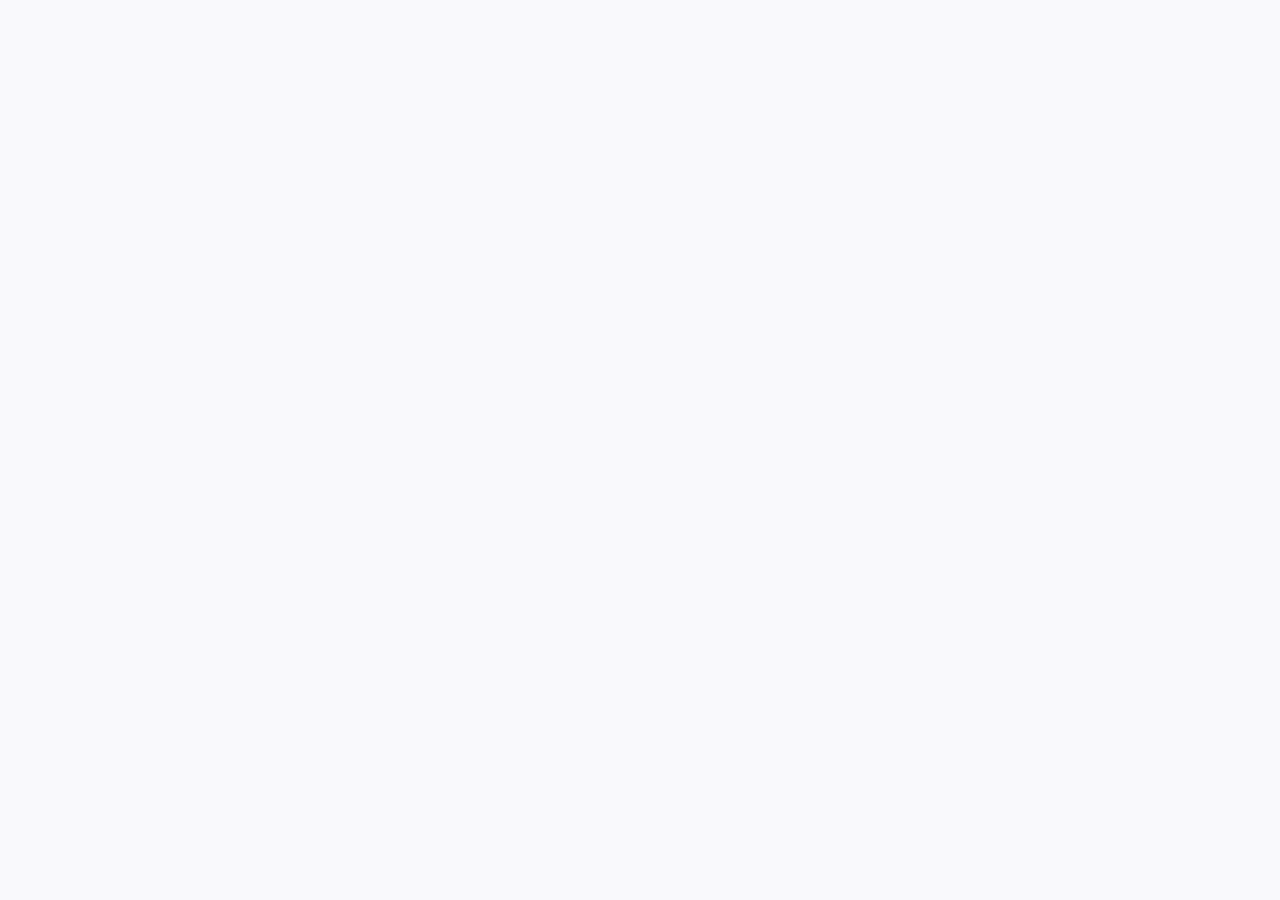
==== commit 38dc5230: "Real seat occupancy, richer flight picker, remove ambient/co-study toggles - Seat picker now reflect" ====
--- a/preview-app.html
+++ b/preview-app.html
@@ -1037,7 +1037,6 @@
 <script src="js/theme.js"></script>
 <script src="js/toast.js"></script>
 <script src="js/quests.js"></script>
-<script src="js/customSounds.js"></script>
 <!-- PREVIEW-ONLY CHANGE: the real gstatic.com Firebase SDK <script> tags that
      normally load here are omitted — the Artifact host's CSP blocks that
      domain outright, and preview-stub.js already installed a mock
--- a/styles/tokens.css
+++ b/styles/tokens.css
@@ -121,3 +121,93 @@
     --shadow-lg: 0 20px 40px rgba(0, 0, 0, 0.45);
     --shadow-ring: 0 0 0 3px rgba(127, 178, 255, 0.45);
 }
+
+/* "Paper" — a warm, cream/sepia light theme, deliberately lower-contrast
+   than the default light theme for comfortable long reading sessions
+   (still comfortably above the 4.5:1 body-text / 3:1 large-text minimums —
+   see the html.dark block above for the same reasoning applied to darks). */
+html.paper {
+    color-scheme: light;
+
+    --color-primary: #7a4a1e;
+    --color-primary-container: #9c6428;
+    --color-secondary: #6b5636;
+    --color-tertiary: #8a5a2a;
+    --color-danger: #a8442f;
+    --color-success: #4d7a3a;
+    --color-warning: #8a6a1e;
+
+    --color-primary-solid: #5c3814;
+    --color-primary-solid-container: #4a2d10;
+    --color-tertiary-solid: #6b4420;
+    --color-danger-solid: #8a3624;
+
+    --color-primary-fixed: #e8d4b0;
+    --color-secondary-fixed: #ddd0b4;
+    --color-tertiary-fixed: #e8d4b0;
+    --color-on-primary-fixed: #3f2a10;
+    --color-on-tertiary-fixed: #3f2a10;
+
+    --color-bg: #f2e8d5;
+    --color-surface: #f2e8d5;
+    --color-surface-low: #e9dcc0;
+    --color-surface-lowest: #faf3e3;
+    --color-surface-high: #e2d3af;
+    --color-surface-highest: #d6c49a;
+
+    --color-on-surface: #3f3222;
+    --color-on-surface-variant: #5f4f39;
+    --color-outline: #8c7955;
+    --color-outline-variant: #cbb98f;
+    --color-border: #d4c19a;
+
+    --shadow-sm: 0 2px 8px rgba(63, 50, 34, 0.08);
+    --shadow-md: 0 16px 32px rgba(63, 50, 34, 0.10);
+    --shadow-lg: 0 20px 40px rgba(63, 50, 34, 0.14);
+    --shadow-ring: 0 0 0 3px rgba(122, 74, 30, 0.35);
+}
+
+/* "Night" — very dark and deliberately desaturated, with a warm amber
+   accent instead of blue so the dominant on-screen hue carries the least
+   blue light of any theme here (a literal "minimal blue light" reading of
+   the design brief, not just "darker than Dark"). */
+html.night {
+    color-scheme: dark;
+
+    --color-primary: #d99a5b;
+    --color-primary-container: #b97d3f;
+    --color-secondary: #c9a876;
+    --color-tertiary: #e0b48a;
+    --color-danger: #e0776b;
+    --color-success: #9fc98a;
+    --color-warning: #e0b45b;
+
+    --color-primary-solid: #8a5a25;
+    --color-primary-solid-container: #714a1c;
+    --color-tertiary-solid: #8a5a25;
+    --color-danger-solid: #8a3a2e;
+
+    --color-primary-fixed: rgba(217, 154, 91, 0.16);
+    --color-secondary-fixed: rgba(201, 168, 118, 0.16);
+    --color-tertiary-fixed: rgba(224, 180, 138, 0.16);
+    --color-on-primary-fixed: #f0dcc0;
+    --color-on-tertiary-fixed: #f0dcc0;
+
+    --color-bg: #0a0a0a;
+    --color-surface: #0a0a0a;
+    --color-surface-low: #121212;
+    --color-surface-lowest: #161616;
+    --color-surface-high: #1e1c1a;
+    --color-surface-highest: #2a2724;
+
+    --color-on-surface: #d8d3c9;
+    --color-on-surface-variant: #b0aa9e;
+    --color-outline: #8a8378;
+    --color-outline-variant: #3a352e;
+    --color-border: #2a2620;
+
+    --shadow-sm: 0 2px 8px rgba(0, 0, 0, 0.4);
+    --shadow-md: 0 16px 32px rgba(0, 0, 0, 0.5);
+    --shadow-lg: 0 20px 40px rgba(0, 0, 0, 0.6);
+    --shadow-ring: 0 0 0 3px rgba(217, 154, 91, 0.45);
+}
--- a/styles/base.css
+++ b/styles/base.css
@@ -45,6 +45,26 @@
     outline: none;
     box-shadow: var(--shadow-ring);
     border-radius: var(--radius-sm);
+}
+
+/* js/errorBoundary.js's fallback banner for an uncaught error anywhere in
+   the app — see that file's header for why this exists instead of a
+   framework-level error boundary. Fixed to the very top, above the header,
+   so it's never hidden behind anything else on the page. */
+/* Fixed literal colors here, not tokens, on purpose: this banner has to
+   stay legible even if the failure that triggered it happened during
+   theme.js/tokens.css's own setup — the one place in this codebase where
+   depending on the token system would defeat the point. */
+.error-boundary-banner {
+    position: fixed; top: 0; left: 0; right: 0; z-index: 9999;
+    display: flex; align-items: center; justify-content: center; gap: 1rem; flex-wrap: wrap;
+    padding: 0.75rem 1.25rem; background: #3f2a10; color: #f0dcc0;
+    font-size: 0.8125rem; text-align: center;
+}
+.error-boundary-banner__text { margin: 0; }
+.error-boundary-banner__retry {
+    background: #f0dcc0; color: #3f2a10; border: none; border-radius: var(--radius-full, 999px);
+    padding: 0.4rem 1rem; font-weight: 700; font-size: 0.8125rem; cursor: pointer; min-height: 2rem;
 }
 
 /* Skip link: hidden until keyboard-focused, then jumps above the fixed header. */
@@ -112,3 +132,16 @@
 .text-outline { color: var(--color-outline); }
 .text-primary { color: var(--color-primary); }
 .text-tertiary { color: var(--color-tertiary); }
+
+/* Respect the OS-level "reduce motion" preference everywhere at once, instead
+   of guarding every individual transition/animation rule by hand — this is a
+   blanket safety net so a new component can never accidentally reintroduce
+   motion for someone who has explicitly asked their system to minimize it. */
+@media (prefers-reduced-motion: reduce) {
+    *, *::before, *::after {
+        animation-duration: 0.001ms !important;
+        animation-iteration-count: 1 !important;
+        transition-duration: 0.001ms !important;
+        scroll-behavior: auto !important;
+    }
+}
--- a/styles/components.css
+++ b/styles/components.css
@@ -31,7 +31,10 @@
 
 .icon-btn {
     display: inline-flex; align-items: center; justify-content: center;
-    width: 2.5rem; height: 2.5rem; border-radius: var(--radius-full);
+    /* 2.75rem = 44px at the default root size — the minimum touch target
+       this app targets everywhere (a smaller 2.5rem/40px version of this
+       button used to fall just short of that on every screen). */
+    width: 2.75rem; height: 2.75rem; border-radius: var(--radius-full);
     background: transparent; border: none; color: var(--color-outline);
     transition: background-color 0.15s ease, color 0.15s ease;
 }
@@ -81,7 +84,14 @@
 .btn--sm { padding: 0.6rem 1rem; font-size: 0.875rem; border-radius: var(--radius-md); }
 .btn--block { width: 100%; }
 .btn:disabled { opacity: 0.5; cursor: not-allowed; }
-.btn--pill-white { background: #fff; color: var(--color-outline); border: 1px solid var(--color-border); }
+/* Fixed dark text, not a theme token: this pill's background is
+   deliberately always white (it's meant to sit on top of a colored banner
+   regardless of theme — see .read-ahead-card), so its text needs to stay
+   readable against literal white specifically, not against this theme's
+   surface color. `--color-outline` alone dropped well under the 4.5:1
+   minimum in the dark/night themes, since it's tuned for light text on a
+   dark surface, the opposite of this button. */
+.btn--pill-white { background: #fff; color: #3a3d42; border: 1px solid var(--color-border); }
 
 /* ---------- Cards / surfaces ---------- */
 
@@ -208,16 +218,6 @@
 }
 .avatar-upload-btn img { width: 100%; height: 100%; object-fit: cover; }
 
-/* ---------- Leaderboard ---------- */
-
-.leaderboard-row { display: flex; align-items: center; gap: 0.875rem; padding: 0.75rem 1rem; border-radius: var(--radius-lg); background: var(--color-surface-low); }
-.leaderboard-row.is-me { background: var(--color-primary-fixed); border: 1px solid var(--color-primary); }
-.leaderboard-row__rank { width: 2rem; text-align: center; font-weight: 700; font-size: 0.9375rem; flex-shrink: 0; }
-.leaderboard-row__avatar { width: 2.25rem; height: 2.25rem; border-radius: 50%; object-fit: cover; flex-shrink: 0; }
-.leaderboard-row__avatar--fallback { display: flex; align-items: center; justify-content: center; background: var(--color-surface-highest); color: var(--color-outline); }
-.leaderboard-row__name { flex: 1; font-weight: 600; font-size: 0.875rem; min-width: 0; overflow: hidden; text-overflow: ellipsis; white-space: nowrap; }
-.leaderboard-row__points { font-weight: 700; font-size: 0.8125rem; color: var(--color-primary); flex-shrink: 0; }
-
 /* ---------- Form controls ---------- */
 
 .field { display: flex; flex-direction: column; gap: 0.5rem; }
@@ -302,17 +302,22 @@
 /* ---------- Badge ---------- */
 .badge { display: inline-flex; align-items: baseline; gap: 0.25rem; background: var(--color-surface-low); padding: 0.5rem 1rem; border-radius: var(--radius-lg); border: 1px solid var(--color-border); }
 
-.points-badge {
-    display: inline-flex; align-items: center; gap: 0.3rem; font-size: 0.75rem; font-weight: 700;
-    color: var(--color-tertiary, var(--color-primary)); background: var(--color-tertiary-fixed, var(--color-primary-fixed));
-    padding: 0.35rem 0.75rem; border-radius: var(--radius-full); white-space: nowrap;
-}
-
 .streak-badge {
     display: inline-flex; align-items: center; gap: 0.3rem; font-size: 0.75rem; font-weight: 700;
     color: #b45309; background: color-mix(in srgb, #b45309 12%, transparent);
     padding: 0.35rem 0.75rem; border-radius: var(--radius-full); white-space: nowrap;
 }
+
+/* ---------- Focus garden (screen 3) — see js/garden.js ---------- */
+
+.garden-card { display: flex; align-items: center; gap: 1.25rem; padding: 1rem 1.5rem; }
+.garden-card__svg-wrap { width: 5.5rem; height: 5.5rem; flex-shrink: 0; }
+.garden-card__svg-wrap svg circle, .garden-card__svg-wrap svg rect {
+    transition: r 0.6s ease, opacity 0.6s ease, height 0.6s ease, y 0.6s ease, width 0.6s ease, x 0.6s ease, cx 0.6s ease, cy 0.6s ease;
+}
+.garden-card__text { min-width: 0; }
+.garden-card__stage { font-size: 1rem; font-weight: 700; margin-bottom: 0.15rem; }
+.garden-card__hours { font-size: 0.8125rem; color: var(--color-outline); margin: 0; }
 
 /* ---------- Composite readiness score (screen 3) ---------- */
 
@@ -328,44 +333,6 @@
 .readiness-score__row-fill { height: 100%; background: var(--color-primary); border-radius: inherit; transition: width 0.3s ease; }
 .readiness-score__row-value { flex: 0 0 2.5rem; text-align: right; font-size: 0.75rem; font-weight: 700; }
 
-/* ---------- Quests card (screen 3) ---------- */
-
-.quests-card { padding: 1.25rem 1.5rem; }
-.quests-card__title { font-size: 1.0625rem; font-weight: 700; margin-bottom: 1rem; }
-
-.quests-intro {
-    display: flex; align-items: center; gap: 0.75rem; padding: 0.875rem 1rem; margin-bottom: 1.25rem;
-    background: var(--color-primary-fixed); border-radius: var(--radius-lg);
-}
-.quests-intro__icon { color: var(--color-primary); flex-shrink: 0; }
-.quests-intro__text { flex: 1; font-size: 0.75rem; line-height: 1.5; color: var(--color-on-primary-fixed); }
-.quests-card__header { display: flex; flex-direction: column; gap: 0.5rem; margin-bottom: 1.25rem; }
-.quests-card__level { display: flex; align-items: center; gap: 0.75rem; }
-.quests-card__level-icon {
-    width: 2.75rem; height: 2.75rem; border-radius: 50%; background: var(--color-primary-fixed); color: var(--color-primary);
-    display: flex; align-items: center; justify-content: center; font-size: 1.5rem; flex-shrink: 0;
-}
-.quests-card__level-title { font-weight: 700; font-size: 0.9375rem; }
-.quests-card__level-points { font-size: 0.75rem; color: var(--color-outline); }
-.quests-card__level-track { height: 0.375rem; border-radius: var(--radius-full); background: var(--color-surface-highest); overflow: hidden; }
-.quests-card__level-fill { height: 100%; background: linear-gradient(90deg, var(--color-primary), var(--color-tertiary, var(--color-primary))); border-radius: inherit; transition: width 0.3s ease; }
-.quests-card__list { display: flex; flex-direction: column; gap: 0.75rem; }
-
-.quest-row { display: flex; align-items: center; gap: 0.875rem; padding: 0.75rem; border-radius: var(--radius-lg); background: var(--color-surface-low); }
-.quest-row.is-claimed { opacity: 0.55; }
-.quest-row__icon {
-    width: 2.25rem; height: 2.25rem; border-radius: var(--radius-md); background: var(--color-surface-lowest);
-    display: flex; align-items: center; justify-content: center; color: var(--color-primary); flex-shrink: 0;
-}
-.quest-row.is-claimed .quest-row__icon { color: var(--color-success, #16a34a); }
-.quest-row__body { flex: 1; min-width: 0; }
-.quest-row__label { font-size: 0.8125rem; font-weight: 500; margin-bottom: 0.125rem; }
-.quest-row__hint { font-size: 0.6875rem; color: var(--color-outline); margin-bottom: 0.375rem; line-height: 1.4; }
-.quest-row__track { height: 0.3rem; border-radius: var(--radius-full); background: var(--color-surface-highest); overflow: hidden; }
-.quest-row__fill { height: 100%; background: var(--color-primary); border-radius: inherit; transition: width 0.3s ease; }
-.quest-row__count { font-size: 0.6875rem; font-weight: 700; color: var(--color-outline); flex-shrink: 0; }
-.quest-row__claim { flex-shrink: 0; animation: quest-claim-pulse 1.4s ease-in-out infinite; }
-@keyframes quest-claim-pulse { 0%, 100% { transform: scale(1); } 50% { transform: scale(1.05); } }
 
 /* ---------- Modal ---------- */
 
@@ -392,6 +359,16 @@
 }
 .modal-overlay.is-open .modal-panel { transform: scale(1); }
 .modal-panel--sm { max-width: 22rem; }
+/* A near-fullscreen panel for the seat picker — the "airplane cabin" feel
+   the reference video has needs real screen real estate, not a small
+   centered card. Transparent/no-padding for the same reason as
+   .modal-panel--boarding: .seat-picker below is the panel's own dark
+   surface, edge to edge, not a card inset inside a white frame. */
+.modal-panel--full {
+    background: transparent; padding: 0; box-shadow: none;
+    width: 100%; height: 100%; max-width: 30rem; max-height: 100dvh; display: flex; overflow: visible;
+}
+@media (min-width: 640px) { .modal-panel--full { max-height: min(46rem, 92dvh); } }
 .modal-panel--sheet { align-self: flex-end; border-bottom-left-radius: 0; border-bottom-right-radius: 0; transform: translateY(100%); }
 @media (min-width: 640px) { .modal-panel--sheet { align-self: center; border-radius: var(--radius-2xl); transform: scale(0.94); } }
 .modal-overlay.is-open .modal-panel--sheet { transform: translateY(0); }
@@ -400,12 +377,154 @@
 .modal-header { display: flex; justify-content: space-between; align-items: center; margin-bottom: 1.25rem; }
 .modal-title { font-size: 1.25rem; font-weight: 700; color: var(--color-primary); display: flex; align-items: center; gap: 0.5rem; }
 .modal-text { font-size: 0.875rem; color: var(--color-outline); margin-bottom: 1rem; white-space: pre-line; }
+
+/* ---------- Boarding pass (screen 6's "check in" ritual, see js/focus.js) ---------- */
+/* Deliberately fixed dark colors, not tokens: a boarding pass reads as a
+   physical dark-card object regardless of which of the 4 app themes is
+   active, the same reasoning as the flight map's plane/pins elsewhere.
+   The dark card IS the modal panel's own surface (edge to edge, no white
+   frame around it) — see .modal-panel--boarding below, which strips the
+   panel's normal white background/padding so this card can fill it. */
+.modal-panel--boarding { background: transparent; padding: 0; box-shadow: none; }
+.boarding-pass {
+    position: relative; background: #17181c; border-radius: var(--radius-2xl); color: #fff;
+    box-shadow: var(--shadow-lg); max-height: 90vh; overflow-y: auto; overflow-x: hidden;
+}
+.boarding-pass__top { padding: 1.5rem 1.5rem 0; }
+.boarding-pass__header { display: flex; align-items: center; justify-content: space-between; gap: 0.75rem; margin-bottom: 1rem; }
+.boarding-pass__title { display: flex; align-items: center; gap: 0.5rem; font-size: 1rem; font-weight: 700; color: #fff; }
+.boarding-pass__close {
+    /* 2.75rem = 44px, this app's minimum touch target (see .icon-btn) */
+    width: 2.75rem; height: 2.75rem; border-radius: 50%; background: rgba(255, 255, 255, 0.12); border: none;
+    display: flex; align-items: center; justify-content: center; color: #fff; flex-shrink: 0;
+}
+.boarding-pass__close:hover, .boarding-pass__close:focus-visible { background: rgba(255, 255, 255, 0.22); }
+.boarding-pass__route { display: flex; align-items: center; justify-content: center; gap: 0.75rem; }
+.boarding-pass__code { font-family: var(--font-headline); font-size: 1.75rem; font-weight: 800; letter-spacing: 0.02em; }
+.boarding-pass__plane { color: rgba(255, 255, 255, 0.5); font-size: 1.25rem; }
+.boarding-pass__city { text-align: center; font-size: 0.75rem; color: rgba(255, 255, 255, 0.6); margin-top: 0.15rem; }
+.boarding-pass__divider { margin: 1rem 0; border-top: 1px dashed rgba(255, 255, 255, 0.25); }
+.boarding-pass__grid { display: grid; grid-template-columns: 1fr 1fr; gap: 0.9rem 1rem; }
+.boarding-pass__field { display: flex; flex-direction: column; gap: 0.15rem; }
+.boarding-pass__label { font-size: 0.625rem; color: rgba(255, 255, 255, 0.5); text-transform: uppercase; letter-spacing: 0.06em; }
+.boarding-pass__value { font-size: 0.9375rem; font-weight: 700; }
+/* A decorative barcode: a row of thin bars with pre-set (not random —
+   see js/focus.js's renderBarcode, generated once per open) varying
+   widths/gaps, purely for the "real ticket" feel. */
+.boarding-pass__barcode { display: flex; align-items: stretch; height: 2.25rem; margin: 1.25rem 0 1.5rem; gap: 1px; }
+.boarding-pass__barcode span { background: #fff; flex-shrink: 0; }
+
+/* The perforated "tear line" between the main pass and its stub, styled
+   like a real ticket's cut line rather than a plain divider. */
+.boarding-pass__perforation { display: flex; align-items: center; gap: 0.6rem; padding: 0 1.5rem; color: rgba(255, 255, 255, 0.4); }
+.boarding-pass__perforation::before, .boarding-pass__perforation::after { content: ''; flex: 1; border-top: 2px dashed rgba(255, 255, 255, 0.25); }
+.boarding-pass__perforation-icon { font-size: 1rem; flex-shrink: 0; }
+
+.boarding-pass__stub { padding: 1rem 1.5rem 1.5rem; }
+.boarding-pass__tip { font-size: 0.75rem; text-align: center; color: rgba(255, 255, 255, 0.75); margin: 0 0 1rem; }
+
+/* "Swipe to tear" gesture: drag (or arrow-key/Enter) the thumb across the
+   track; releasing past the threshold plays the tear-apart animation and
+   starts the focus session — see js/focus.js's initTearGesture(). The
+   full-width "Check in & start flying" button below is the always-present,
+   no-gesture-required fallback for keyboard/screen-reader/motor-impaired
+   use, per this app's accessibility rules. */
+.boarding-pass__tear {
+    position: relative; height: 3.25rem; border-radius: var(--radius-full);
+    background: rgba(255, 255, 255, 0.08); border: 1.5px dashed rgba(255, 255, 255, 0.3);
+    display: flex; align-items: center; justify-content: center; overflow: hidden; margin-bottom: 1rem;
+    /* Left padding keeps the hint text clear of the thumb's resting spot
+       (left: 0.25rem, ~3rem wide) instead of centering straight through it. */
+    padding-left: 3rem; box-sizing: border-box;
+}
+.boarding-pass__tear-hint {
+    font-size: 0.6875rem; font-weight: 600; color: rgba(255, 255, 255, 0.6); letter-spacing: 0.03em;
+    text-transform: uppercase; pointer-events: none; transition: opacity 0.15s ease;
+}
+.boarding-pass__tear.is-complete .boarding-pass__tear-hint { opacity: 0; }
+.boarding-pass__tear-thumb {
+    position: absolute; left: 0.25rem; top: 50%; transform: translateY(-50%);
+    width: 2.75rem; height: 2.75rem; border-radius: 50%; background: #ffd54f; color: #17181c;
+    display: flex; align-items: center; justify-content: center; cursor: grab; touch-action: none;
+    box-shadow: 0 2px 8px rgba(0, 0, 0, 0.4); transition: left 0.25s ease;
+}
+.boarding-pass__tear-thumb:active { cursor: grabbing; }
+.boarding-pass__tear-thumb:focus-visible { outline: 2px solid #fff; outline-offset: 2px; }
+.boarding-pass__tear.is-dragging .boarding-pass__tear-thumb { transition: none; }
+
+.boarding-pass__fallback-btn {
+    width: 100%; display: flex; align-items: center; justify-content: center; gap: 0.5rem;
+    min-height: 2.75rem; padding: 0.75rem 1rem; border: none; border-radius: var(--radius-lg);
+    background: rgba(255, 255, 255, 0.12); color: #fff; font-weight: 700; font-size: 0.875rem;
+}
+.boarding-pass__fallback-btn:hover, .boarding-pass__fallback-btn:focus-visible { background: rgba(255, 255, 255, 0.2); }
+
+/* The tear-apart animation played on completion (see js/focus.js's
+   completeBoarding()) — the stub and main pass separate before the modal
+   closes. Reduced-motion users get an instant fade instead of the
+   transform, and the JS skips the wait entirely for them. */
+.boarding-pass__top, .boarding-pass__stub { transition: transform 0.35s ease, opacity 0.35s ease; }
+.boarding-pass.is-torn .boarding-pass__top { transform: translateY(-0.4rem) rotate(-1.5deg); }
+.boarding-pass.is-torn .boarding-pass__stub { transform: translateY(1.25rem) rotate(2deg); opacity: 0; }
+@media (prefers-reduced-motion: reduce) {
+    .boarding-pass__top, .boarding-pass__stub, .boarding-pass__tear-thumb { transition: opacity 0.15s ease !important; transform: none !important; }
+}
+
+/* ---------- Seat picker (screen 6's boarding-ritual step 1, see js/focus.js) ---------- */
+/* Same fixed-dark-card reasoning as the boarding pass: a plane cabin reads
+   as itself regardless of the active app theme. */
+.seat-picker {
+    display: flex; flex-direction: column; width: 100%; height: 100%;
+    background: #17181c; border-radius: var(--radius-2xl); color: #fff;
+    box-shadow: var(--shadow-lg); padding: 1.5rem; box-sizing: border-box; overflow: hidden;
+}
+.seat-picker__header { display: flex; align-items: center; justify-content: space-between; gap: 0.75rem; }
+.seat-picker__title { display: flex; align-items: center; gap: 0.5rem; font-size: 1rem; font-weight: 700; color: #fff; margin: 0; }
+.seat-picker__route { text-align: center; font-size: 0.75rem; font-weight: 700; letter-spacing: 0.04em; color: rgba(255, 255, 255, 0.6); display: flex; align-items: center; justify-content: center; gap: 0.35rem; margin: 0.5rem 0 1rem; }
+/* A subtle fuselage frame around the grid, with plain "Nose"/"Tail" labels
+   bookending the rows — enough to read as "you're inside a plane, this is
+   the front, this is the back" without a literal outline shape, which
+   would risk looking broken across phone widths with no way to check one
+   by one here. */
+.seat-picker__cabin {
+    flex: 1; min-height: 0; overflow-y: auto; overflow-x: auto;
+    background: linear-gradient(180deg, rgba(255, 255, 255, 0.05), rgba(255, 255, 255, 0.01));
+    border: 1px solid rgba(255, 255, 255, 0.1); border-radius: 1.25rem; padding: 0.85rem 0.75rem;
+}
+.seat-picker__section-label {
+    display: flex; align-items: center; justify-content: center; gap: 0.15rem;
+    font-size: 0.625rem; letter-spacing: 0.08em; text-transform: uppercase; color: rgba(255, 255, 255, 0.35);
+}
+.seat-picker__section-label .material-symbols-outlined { font-size: 1rem; }
+.seat-picker__section-label--nose { margin-bottom: 0.35rem; }
+.seat-picker__section-label--tail { margin-top: 0.5rem; }
+.seat-picker__cols, .seat-picker__row {
+    display: grid; grid-template-columns: 1.75rem repeat(2, 2.75rem) 1rem repeat(2, 2.75rem);
+    justify-content: center; align-items: center; gap: 0.4rem;
+}
+.seat-picker__cols { font-size: 0.6875rem; font-weight: 700; color: rgba(255, 255, 255, 0.45); text-align: center; margin-bottom: 0.5rem; text-transform: uppercase; }
+.seat-picker__row { margin-bottom: 0.4rem; }
+.seat-picker__row-num { font-size: 0.6875rem; color: rgba(255, 255, 255, 0.4); text-align: right; padding-right: 0.25rem; }
+.seat-picker__seat {
+    width: 2.75rem; height: 2.75rem; border-radius: var(--radius-md); border: 1.5px solid rgba(255, 255, 255, 0.25);
+    background: rgba(255, 255, 255, 0.08); color: rgba(255, 255, 255, 0.7); font-size: 0.75rem; font-weight: 700;
+    display: flex; align-items: center; justify-content: center;
+}
+.seat-picker__seat:disabled, .seat-picker__seat.is-taken { opacity: 0.3; border-style: dashed; }
+.seat-picker__seat.is-selected { background: #ffd54f; border-color: #ffd54f; color: #17181c; }
+.seat-picker__seat:not(:disabled):focus-visible { outline: 2px solid #fff; outline-offset: 2px; }
+.seat-picker__aisle { position: relative; }
+.seat-picker__aisle::after { content: ''; position: absolute; top: -0.3rem; bottom: -0.3rem; left: 50%; width: 1px; background: rgba(255, 255, 255, 0.12); }
+.seat-picker__hint { color: rgba(255, 255, 255, 0.6); font-size: 0.75rem; text-align: center; margin: 1rem 0 0.75rem; }
+.seat-picker #confirmSeatBtn { flex-shrink: 0; }
+.seat-picker #confirmSeatBtn:disabled { opacity: 0.4; }
 .modal-actions { display: flex; gap: 0.75rem; margin-top: 1.5rem; }
 .modal-panel__icon { width: 4rem; height: 4rem; border-radius: 50%; display: flex; align-items: center; justify-content: center; margin: 0 auto 1rem; }
 .modal-panel__icon--warn { background: color-mix(in srgb, var(--color-danger) 12%, transparent); color: var(--color-danger); }
 .modal-panel__icon--success { background: color-mix(in srgb, var(--color-success) 15%, transparent); color: var(--color-success); }
 .modal-close {
-    width: 2rem; height: 2rem; border-radius: 50%; background: var(--color-surface-high); border: none;
+    /* 2.75rem = 44px, this app's minimum touch target (see .icon-btn) */
+    width: 2.75rem; height: 2.75rem; border-radius: 50%; background: var(--color-surface-high); border: none;
     display: flex; align-items: center; justify-content: center; color: var(--color-outline);
 }
 
--- a/styles/screens.css
+++ b/styles/screens.css
@@ -131,19 +131,186 @@
 @media (min-width: 768px) { .flip-card__term { font-size: 3rem; } }
 .flip-card__def { font-size: 1.5rem; font-weight: 500; line-height: 1.6; }
 .flip-card__example-box { margin-top: 2rem; padding: 1rem; border-radius: var(--radius-lg); background: var(--color-tertiary-fixed); width: 100%; }
-.flashcard-actions { display: grid; grid-template-columns: 1fr 1fr; gap: 1rem; width: 100%; max-width: 28rem; margin-top: 2.5rem; }
-.flashcard-action-btn { display: flex; flex-direction: column; align-items: center; justify-content: center; padding: 1.25rem; border-radius: var(--radius-2xl); border: 1px solid var(--color-border); background: var(--color-surface-high); }
-.flashcard-action-btn--primary { background: linear-gradient(to bottom right, var(--color-primary-solid), var(--color-primary-solid-container)); color: #fff; border: none; }
+/* 4 SM-2 grading buttons, sized well past the 44px touch-target minimum
+   even on a narrow phone. Kept as one row down to a fairly narrow width —
+   splitting into two rows would put "Good"/"Easy" further from the thumb's
+   natural resting position on some grips — and only wraps to 2x2 below that. */
+.flashcard-actions { display: grid; grid-template-columns: repeat(4, 1fr); gap: 0.625rem; width: 100%; max-width: 32rem; margin-top: 2.5rem; }
+@media (max-width: 26rem) {
+    .flashcard-actions { grid-template-columns: repeat(2, 1fr); }
+}
+.flashcard-action-btn {
+    display: flex; flex-direction: column; align-items: center; justify-content: center;
+    min-height: 3.5rem; padding: 0.875rem 0.5rem; border-radius: var(--radius-xl);
+    border: 1px solid var(--color-border); background: var(--color-surface-high);
+    font-size: 0.75rem; font-weight: 600; color: var(--color-on-surface);
+}
+.flashcard-action-btn--again { color: var(--color-danger); }
+.flashcard-action-btn--again .material-symbols-outlined { color: var(--color-danger); }
+.flashcard-action-btn--hard { color: #b45309; }
+.flashcard-action-btn--hard .material-symbols-outlined { color: #b45309; }
+.flashcard-action-btn--good { background: linear-gradient(to bottom right, var(--color-primary-solid), var(--color-primary-solid-container)); color: #fff; border: none; }
+.flashcard-action-btn--easy { color: var(--color-success, #15803d); }
+.flashcard-action-btn--easy .material-symbols-outlined { color: var(--color-success, #15803d); }
 .flashcard-summary-actions { display: none; flex-direction: column; gap: 0.75rem; width: 100%; max-width: 28rem; margin-top: 2.5rem; align-items: center; }
 
 /* ---------- Screen 6: focus timer ---------- */
 .focus-shell { min-height: calc(100vh - 12rem); display: flex; flex-direction: column; align-items: center; justify-content: center; max-width: 32rem; margin: 0 auto; }
-.focus-ring-wrap { position: relative; width: 18rem; height: 18rem; display: flex; align-items: center; justify-content: center; margin-bottom: 2.5rem; }
-@media (min-width: 768px) { .focus-ring-wrap { width: 20rem; height: 20rem; } }
-.focus-ring-glow { position: absolute; inset: 0; background: color-mix(in srgb, var(--color-primary) 6%, transparent); border-radius: 50%; filter: blur(48px); }
-.focus-ring-svg { position: absolute; inset: 0; width: 100%; height: 100%; transform: rotate(-90deg); }
+/* "Flight Focus"-style progress visual (see the HTML comment above this
+   block in index.html for why this replaced the plain progress ring):
+   the current Pomodoro phase's progress is a plane's position along a
+   real route on an actual satellite map (js/focus.js, via Leaflet). */
+.flight-viz { position: relative; width: 100%; max-width: 26rem; margin: 0 auto 1.5rem; }
+.flight-viz__map {
+    width: 100%; aspect-ratio: 2 / 1; min-height: 11rem; display: block; border-radius: 1.75rem;
+    box-shadow: var(--shadow-lg); overflow: hidden;
+    /* A gradient fallback behind the satellite tiles — shown any time they
+       haven't loaded yet (a fresh page load) or can't (offline, a blocked
+       CDN, Esri's tile service having a bad day), so the worst case is a
+       pleasant blue box instead of a blank/broken-looking one. */
+    background: linear-gradient(160deg, var(--color-primary-container), var(--color-primary));
+    /* Leaflet's own controls (attribution, and zoom buttons if they were
+       ever re-enabled) use z-index values around 1000 internally — with
+       nothing else, those aren't scoped to this box at all and can end up
+       compared directly against a completely unrelated part of the page,
+       like an open modal sitting at this app's own --z-modal (130). This
+       gives the whole map its own self-contained stacking context so
+       nothing inside it can ever bleed out and cover something like a
+       boarding-pass dialog open above it. */
+    isolation: isolate;
+}
+/* The HUD (phase/countdown/goal) sits in the bottom-left corner of the map
+   as a compact badge, deliberately *not* centered over it — a learner
+   asked for this directly after the centered version covered too much of
+   the actual route/plane. Top-center is the route-code pill and
+   bottom-right is Leaflet's own (required, see js/focus.js's header)
+   attribution, so bottom-left is the one corner that's actually free.
+   position:absolute keeps .flight-viz's own height driven purely by the
+   map's aspect-ratio, same as the plain progress ring this replaced. */
+.flight-viz__hud {
+    /* z-index kept small and local on purpose — this only ever needs to
+       sit above its sibling .flight-viz__map within .flight-viz, never
+       compared against this app's real layers (header/modal/toast, see
+       tokens.css's --z-header/--z-modal/--z-toast): a value like the 500
+       this used to be would sit *above* an open modal (--z-modal: 130)
+       dialog anywhere else on the page, exactly the bug this replaces. */
+    position: absolute; left: 0.75rem; bottom: 0.75rem; z-index: 2; text-align: left;
+    background: rgba(0, 0, 0, 0.45); border-radius: var(--radius-lg); padding: 0.5rem 0.75rem; color: #fff;
+    backdrop-filter: blur(2px);
+    /* Bounded well short of the map's own width (not just "doesn't
+       overflow") — a corner badge that stretched edge to edge would
+       defeat the point of moving the countdown out of the way at all. */
+    max-width: 60%; box-sizing: border-box;
+}
+.flight-viz__hud .focus-phase-badge { padding: 0.2rem 0.6rem; font-size: 0.5625rem; margin-bottom: 0.35rem; }
+/* .focus-phase-badge keeps its own self-contained pill colors (fine on any
+   backdrop); the plain-text pieces need an explicit override here since
+   they'd otherwise inherit dark, surface-toned colors meant for a light
+   card, illegible against this panel's dark background. The time display
+   is also much smaller than its usual 3.75rem here — that size was tuned
+   for the old fixed 18-20rem square ring, and a corner badge needs to
+   stay small enough to actually leave the map visible around it. */
+.flight-viz__hud .focus-time-display { color: #fff; font-size: 1.625rem; }
+.flight-viz__hud .focus-goal-label { color: rgba(255, 255, 255, 0.85); font-size: 0.625rem; justify-content: flex-start; margin-top: 0.2rem; }
+/* Leaflet renders its own tiles/panes/controls inside — round its outer
+   frame to match the card, and keep its (required, see js/focus.js's
+   header) attribution readable but unobtrusive against imagery of
+   unpredictable brightness. */
+.flight-viz__map .leaflet-container { border-radius: 1.75rem; font: inherit; background: var(--color-surface-high); }
+.flight-viz__map .leaflet-control-attribution { font-size: 0.5625rem; background: rgba(0, 0, 0, 0.35); color: #fff; }
+.flight-viz__map .leaflet-control-attribution a { color: #fff; }
+
+/* The plane marker glides to its new position each second rather than
+   jumping — a meaningful, data-driven motion (it always reflects real
+   elapsed time), not a decorative loop; prefers-reduced-motion
+   (styles/base.css) already collapses this to an instant snap for anyone
+   who's asked for that. */
+.flight-plane-marker { transition: transform 1s linear; display: flex; flex-direction: column; align-items: center; gap: 0.15rem; }
+.flight-plane-marker__glyph {
+    display: flex; align-items: center; justify-content: center; width: 1.75rem; height: 1.75rem; border-radius: 50%;
+    background: #fff; color: var(--color-primary-solid, #0058bc); box-shadow: 0 1px 4px rgba(0, 0, 0, 0.5); font-size: 1.1rem;
+}
+.flight-plane-marker__windows { display: flex; gap: 0.15rem; background: rgba(0, 0, 0, 0.35); padding: 0.15rem 0.3rem; border-radius: var(--radius-full); }
+/* Unlit (empty seat) by default, warmly lit for every real learner
+   currently sharing this flight — see js/focus.js's renderFlightWindows().
+   A literal color, not a token: meant to read as "a lit window at dusk"
+   regardless of which of the 4 app themes is active. */
+.flight-window-dot { width: 0.3rem; height: 0.3rem; border-radius: 50%; background: rgba(255, 255, 255, 0.35); transition: background-color 0.6s ease; }
+.flight-window-dot.is-lit { background: #ffd54f; }
+
+.flight-viz__route {
+    position: absolute; top: 0.85rem; left: 50%; transform: translateX(-50%); z-index: 2;
+    display: flex; align-items: center; gap: 0.4rem; padding: 0.35rem 0.9rem;
+    background: rgba(0, 0, 0, 0.35); border-radius: var(--radius-full);
+    color: #fff; font-weight: 700; font-size: 0.75rem; letter-spacing: 0.03em;
+}
+
+/* Full-screen "on the plane" mode (js/focus.js's enterImmersive/exitImmersive)
+   — a pure view toggle layered over the same map/timer/controls, so
+   nothing about the timer engine underneath ever changes when it turns on
+   or off. Entered manually via the expand button, or automatically right
+   after boarding (see the boarding-pass tear animation), and exited any
+   time via the minimize button without pausing the session. */
+.flight-viz__expand, .flight-viz__minimize {
+    position: absolute; top: 0.75rem; right: 0.75rem; z-index: 3;
+    width: 2.25rem; height: 2.25rem; border-radius: 50%; border: none;
+    background: rgba(0, 0, 0, 0.45); color: #fff; display: flex; align-items: center; justify-content: center;
+    backdrop-filter: blur(2px);
+}
+.flight-viz__expand .material-symbols-outlined, .flight-viz__minimize .material-symbols-outlined { font-size: 1.15rem; }
+.flight-viz__minimize, .flight-viz__immersive-controls { display: none; }
+/* z-index sits just above --z-header (50 — the app header/bottom nav this
+   covers) but well under --z-modal (130): any modal opened from within
+   immersive mode (e.g. the daily-goal dialog from the HUD) still paints
+   correctly above it, same reasoning as the HUD/route z-index above. */
+.flight-viz--immersive {
+    position: fixed; inset: 0; z-index: 60; width: 100%; height: 100dvh; max-width: none; margin: 0;
+}
+.flight-viz--immersive .flight-viz__map { width: 100%; height: 100%; border-radius: 0; aspect-ratio: unset; min-height: 0; }
+.flight-viz--immersive .flight-viz__map .leaflet-container { border-radius: 0; }
+.flight-viz--immersive .flight-viz__hud { left: 1rem; bottom: 7rem; max-width: 75%; }
+.flight-viz--immersive .flight-viz__route { top: max(1rem, env(safe-area-inset-top)); }
+.flight-viz--immersive .flight-viz__expand { display: none; }
+.flight-viz--immersive .flight-viz__minimize { display: flex; top: max(0.75rem, env(safe-area-inset-top)); }
+.flight-viz--immersive .flight-viz__immersive-controls {
+    display: flex; gap: 0.75rem; position: absolute; left: 1rem; right: 1rem; z-index: 3;
+    bottom: max(1.25rem, env(safe-area-inset-bottom));
+}
+/* Prevents the rest of the (now fully covered but still in-flow) screen
+   from being scrolled into view behind the fixed immersive layer. */
+body.is-immersive-focus { overflow: hidden; }
+
+.flight-picker__label { font-size: 0.75rem; font-weight: 600; text-align: center; margin-bottom: 0.6rem; }
+.flight-picker {
+    display: flex; gap: 0.65rem; overflow-x: auto; padding: 0.2rem 0.15rem 0.85rem;
+    margin-bottom: 0.5rem; scroll-snap-type: x proximity;
+}
+/* Styled like an actual fare-picker card (flight number, a little route
+   diagram, a selected checkmark) rather than a plain labeled chip — this
+   is the same "curated flight" concept as before, just given the
+   ticket-booking look the reference video's whole aesthetic is built on. */
+.flight-chip {
+    scroll-snap-align: start; flex-shrink: 0; position: relative; text-align: left;
+    display: flex; flex-direction: column; gap: 0.3rem;
+    min-width: 7.5rem; padding: 0.75rem 0.85rem; border-radius: var(--radius-xl);
+    border: 1.5px solid var(--color-border); background: var(--color-surface-lowest);
+    box-shadow: 0 1px 3px rgba(0, 0, 0, 0.06);
+}
+.flight-chip.is-selected { border-color: var(--color-primary); background: var(--color-primary-fixed); box-shadow: 0 3px 10px color-mix(in srgb, var(--color-primary) 22%, transparent); }
+.flight-chip__flightno { font-size: 0.5625rem; font-weight: 700; letter-spacing: 0.06em; color: var(--color-outline); text-transform: uppercase; }
+.flight-chip__route { display: flex; align-items: center; gap: 0.3rem; }
+.flight-chip__route .material-symbols-outlined { font-size: 0.85rem; color: var(--color-primary); }
+.flight-chip__origin { font-size: 0.6875rem; font-weight: 600; color: var(--color-outline); }
+.flight-chip__code { font-family: var(--font-headline); font-weight: 800; font-size: 1rem; color: var(--color-primary); letter-spacing: 0.01em; }
+.flight-chip__name { font-size: 0.6875rem; color: var(--color-on-surface); white-space: nowrap; }
+.flight-chip__mins { font-size: 0.8125rem; font-weight: 700; }
+.flight-chip__check {
+    position: absolute; top: 0.5rem; right: 0.5rem; font-size: 1.1rem !important; color: var(--color-primary-solid);
+    opacity: 0; transform: scale(0.5); transition: transform 0.15s ease, opacity 0.15s ease;
+}
+.flight-chip.is-selected .flight-chip__check { opacity: 1; transform: scale(1); }
 .focus-phase-badge { display: inline-flex; align-items: center; gap: 0.375rem; background: var(--color-primary-fixed); color: var(--color-primary); font-size: 0.6875rem; font-weight: 700; padding: 0.3rem 0.9rem; border-radius: var(--radius-full); text-transform: uppercase; letter-spacing: 0.06em; margin-bottom: 0.75rem; }
-.focus-time-display { display: block; font-family: var(--font-headline); font-size: 3.75rem; font-weight: 700; letter-spacing: -0.02em; }
+.focus-time-display { display: block; font-family: var(--font-headline); font-size: 3.75rem; font-weight: 700; letter-spacing: -0.02em; font-variant-numeric: tabular-nums; font-feature-settings: "tnum" 1; }
 .focus-goal-label { font-size: 0.8125rem; font-weight: 500; color: var(--color-primary); text-transform: uppercase; letter-spacing: 0.15em; margin-top: 0.5rem; display: flex; align-items: center; justify-content: center; gap: 0.25rem; }
 .focus-controls { width: 100%; display: flex; flex-direction: column; gap: 1rem; }
 .focus-controls__row { display: flex; gap: 0.75rem; width: 100%; }
@@ -151,23 +318,6 @@
 .focus-stats { margin-top: 3rem; width: 100%; display: grid; grid-template-columns: 1fr 1fr; gap: 1rem; }
 .focus-stat-card { padding: 1rem; border-radius: var(--radius-2xl); background: var(--color-surface-lowest); border: 1px solid var(--color-border); text-align: center; position: relative; overflow: hidden; }
 .focus-stat-card__accent { position: absolute; bottom: 0; left: 0; width: 100%; height: 4px; background: var(--color-success); }
-.ambient-panel { width: 100%; padding: 1rem 1.25rem; border-radius: var(--radius-lg); background: var(--color-surface-low); border: 1px solid var(--color-border); display: flex; flex-direction: column; gap: 0.75rem; }
-.ambient-panel__row { display: flex; align-items: center; justify-content: space-between; gap: 1rem; }
-.ambient-panel__types { display: flex; flex-wrap: wrap; gap: 0.5rem; }
-.ambient-type-btn {
-    display: inline-flex; align-items: center; gap: 0.3rem; padding: 0.4rem 0.8rem;
-    border-radius: var(--radius-full); border: 1px solid var(--color-border);
-    background: var(--color-surface-lowest); font-size: 0.75rem; font-weight: 600; white-space: nowrap;
-}
-.ambient-type-btn.is-active { background: var(--color-primary-solid); border-color: var(--color-primary-solid); color: #fff; }
-.ambient-type-btn--add { color: var(--color-primary); border-style: dashed; }
-.ambient-type-btn__remove {
-    font-size: 0.9rem !important; margin-left: 0.15rem; border-radius: 50%; opacity: 0.7;
-}
-.ambient-type-btn__remove:hover { opacity: 1; }
-.ambient-panel__volume { display: flex; align-items: center; gap: 0.5rem; }
-.ambient-panel__volume input[type=range] { width: 8rem; }
-
 /* ---------- Settings panel ---------- */
 .settings-section { display: flex; flex-direction: column; gap: 0.75rem; margin-bottom: 1.5rem; }
 .settings-section__title { font-size: 0.75rem; font-weight: 700; text-transform: uppercase; letter-spacing: 0.05em; color: var(--color-outline); }
@@ -204,23 +354,45 @@
 .landing-section { max-width: 68rem; margin: 0 auto 5rem; }
 .landing-section__title { font-size: 1.5rem; font-weight: 800; text-align: center; margin-bottom: 2.25rem; }
 
-.landing-feature-grid { display: grid; grid-template-columns: repeat(3, 1fr); gap: 1.25rem; }
-@media (max-width: 56rem) { .landing-feature-grid { grid-template-columns: repeat(2, 1fr); } }
-@media (max-width: 34rem) { .landing-feature-grid { grid-template-columns: 1fr; } }
-.landing-feature-card {
-    position: relative; padding: 1.75rem 1.5rem; border-radius: var(--radius-xl);
+.landing-skip-link {
+    display: inline-flex; align-items: center; gap: 0.35rem; margin-top: 1.25rem; background: none; border: none;
+    padding: 0.25rem; font-size: 0.8125rem; font-weight: 600; color: var(--color-outline); cursor: pointer;
+}
+.landing-skip-link:hover { color: var(--color-primary); text-decoration: underline; }
+
+.landing-steps { display: flex; align-items: stretch; gap: 1.5rem; margin-top: 0.5rem; }
+@media (max-width: 56rem) { .landing-steps { flex-direction: column; gap: 1.75rem; } }
+.landing-step {
+    position: relative; flex: 1; padding: 1.75rem 1.5rem; border-radius: var(--radius-xl);
     background: var(--color-surface-lowest); box-shadow: var(--shadow-sm); border: 1px solid var(--color-border);
+    display: flex; flex-direction: column; gap: 0.6rem;
     transition: transform 0.15s ease, box-shadow 0.15s ease;
 }
-.landing-feature-card:hover { transform: translateY(-3px); box-shadow: var(--shadow-md); }
-.landing-feature-card--new { border-color: var(--color-primary); }
-.landing-feature-card__badge {
+.landing-step:hover { transform: translateY(-3px); box-shadow: var(--shadow-md); }
+.landing-step__num {
+    position: absolute; top: -0.8rem; left: 1.5rem; width: 1.85rem; height: 1.85rem; border-radius: 50%;
+    background: var(--color-primary-solid); color: #fff; font-weight: 800; font-size: 0.8125rem; font-family: var(--font-headline);
+    display: flex; align-items: center; justify-content: center; box-shadow: var(--shadow-sm);
+}
+.landing-step__icon { font-size: 1.75rem; color: var(--color-primary); margin-top: 0.75rem; }
+.landing-step h4 { font-size: 1rem; font-weight: 700; margin: 0; }
+.landing-step p { font-size: 0.8125rem; color: var(--color-outline); line-height: 1.55; margin: 0; }
+.landing-step--new { border-color: var(--color-primary); }
+.landing-step__badge {
     position: absolute; top: 1rem; right: 1rem; font-size: 0.625rem; font-weight: 800; letter-spacing: 0.03em;
     color: #fff; background: var(--color-primary-solid); padding: 0.2rem 0.55rem; border-radius: var(--radius-full);
 }
-.landing-feature-card__icon { font-size: 1.75rem; color: var(--color-primary); margin-bottom: 0.9rem; display: block; }
-.landing-feature-card h4 { font-size: 1rem; font-weight: 700; margin-bottom: 0.4rem; }
-.landing-feature-card p { font-size: 0.8125rem; color: var(--color-outline); line-height: 1.55; margin: 0; }
+/* A lightweight connector arrow between steps, drawn as ligature text in the
+   icon font itself (no extra markup) — hidden once steps stack vertically. */
+.landing-step:not(:last-child)::after {
+    content: 'arrow_forward'; font-family: 'Material Symbols Outlined'; position: absolute;
+    top: 50%; right: -1.65rem; transform: translateY(-50%); color: var(--color-outline-variant); font-size: 1.25rem; z-index: 2;
+}
+@media (max-width: 56rem) {
+    .landing-step:not(:last-child)::after {
+        content: 'arrow_downward'; top: auto; bottom: -1.4rem; right: 50%; transform: translateX(50%);
+    }
+}
 
 .landing-compare { display: grid; grid-template-columns: 1fr 1fr; gap: 1.25rem; }
 @media (max-width: 40rem) { .landing-compare { grid-template-columns: 1fr; } }
